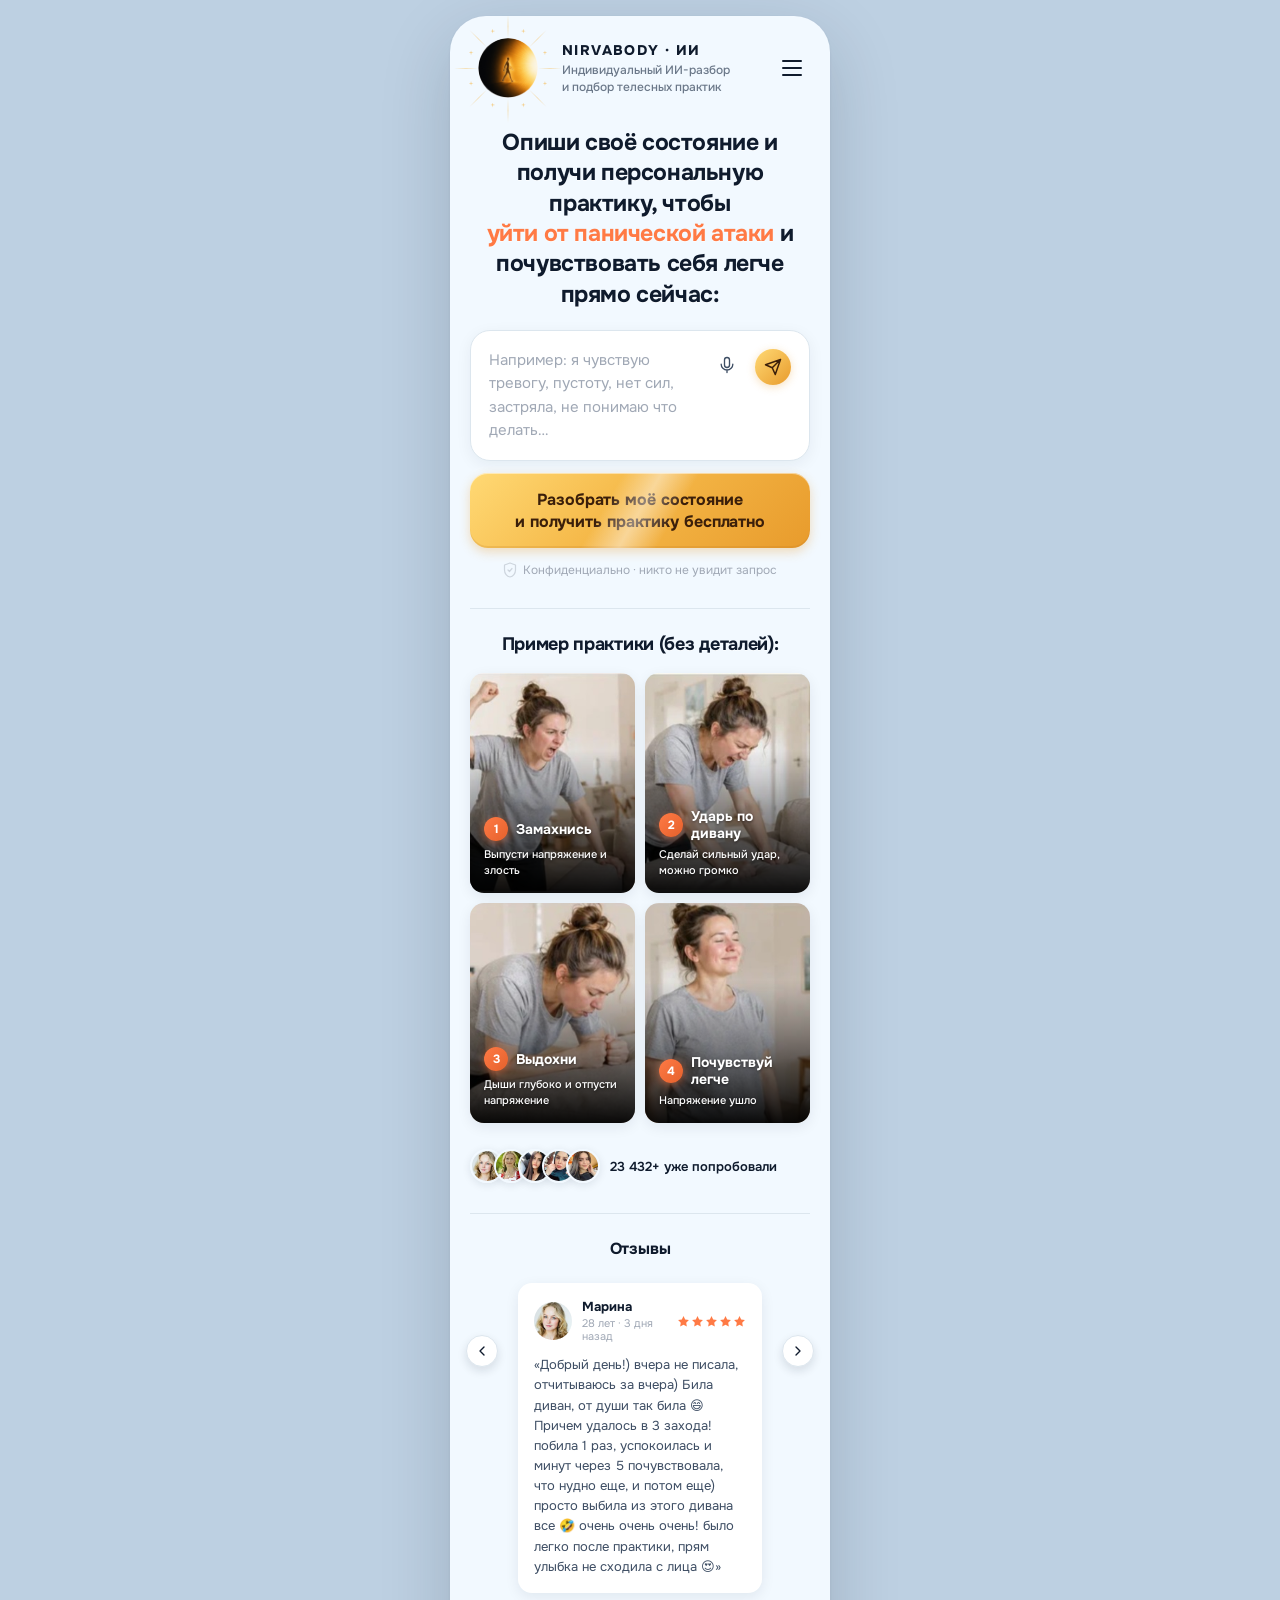
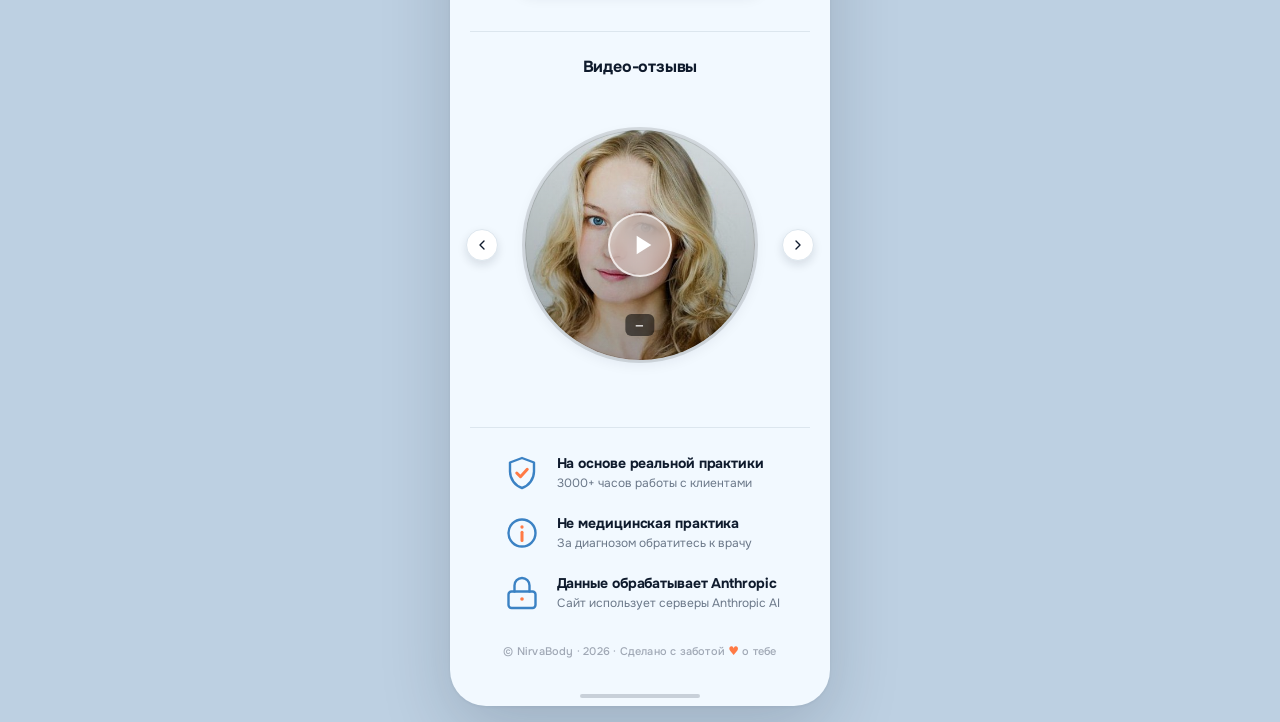
==== index.html @ cbfe4cc0 "fix prompt, image" ====
<!DOCTYPE html>
<html lang="ru">
<head>
<meta charset="UTF-8">
<meta name="viewport" content="width=device-width, initial-scale=1.0, maximum-scale=1.0">
<title>NirvaBody — Индивидуальный ИИ-разбор и подбор телесных практик</title>
<link href="https://fonts.googleapis.com/css2?family=Onest:wght@400;500;600;700;800&display=swap" rel="stylesheet">
<link rel="stylesheet" href="css/style.css">
<!-- Yandex.Metrika counter -->
<script type="text/javascript">
    (function(m,e,t,r,i,k,a){
        m[i]=m[i]||function(){(m[i].a=m[i].a||[]).push(arguments)};
        m[i].l=1*new Date();
        for (var j = 0; j < document.scripts.length; j++) {if (document.scripts[j].src === r) { return; }}
        k=e.createElement(t),a=e.getElementsByTagName(t)[0],k.async=1,k.src=r,a.parentNode.insertBefore(k,a)
    })(window, document,'script','https://mc.yandex.ru/metrika/tag.js?id=108984990', 'ym');

    ym(108984990, 'init', {ssr:true, webvisor:true, clickmap:true, ecommerce:"dataLayer", referrer: document.referrer, url: location.href, accurateTrackBounce:true, trackLinks:true});
</script>
<noscript><div><img src="https://mc.yandex.ru/watch/108984990" style="position:absolute; left:-9999px;" alt="" /></div></noscript>
<!-- /Yandex.Metrika counter -->
</head>
<body>

<div class="phone">

<div class="page">

<div class="padded">

  <div class="brand">
    <div class="logo-orb" id="logoOrb">
      <span class="logo-orb__rays">
        <span class="logo-orb__ray" style="transform:rotate(0deg) translate(30px,0)"></span>
        <span class="logo-orb__ray" style="transform:rotate(45deg) translate(30px,0)"></span>
        <span class="logo-orb__ray" style="transform:rotate(90deg) translate(30px,0)"></span>
        <span class="logo-orb__ray" style="transform:rotate(135deg) translate(30px,0)"></span>
        <span class="logo-orb__ray" style="transform:rotate(180deg) translate(30px,0)"></span>
        <span class="logo-orb__ray" style="transform:rotate(225deg) translate(30px,0)"></span>
        <span class="logo-orb__ray" style="transform:rotate(270deg) translate(30px,0)"></span>
        <span class="logo-orb__ray" style="transform:rotate(315deg) translate(30px,0)"></span>
      </span>
      <span class="logo-orb__stars">
        <span class="logo-orb__star" style="transform:rotate(22.5deg) translate(40px) rotate(-22.5deg);animation-delay:0.00s;animation-duration:2.4s"></span>
        <span class="logo-orb__star" style="transform:rotate(67.5deg) translate(40px) rotate(-67.5deg);animation-delay:-0.35s;animation-duration:2.75s"></span>
        <span class="logo-orb__star" style="transform:rotate(112.5deg) translate(40px) rotate(-112.5deg);animation-delay:-0.70s;animation-duration:3.1s"></span>
        <span class="logo-orb__star" style="transform:rotate(157.5deg) translate(40px) rotate(-157.5deg);animation-delay:-1.05s;animation-duration:3.45s"></span>
        <span class="logo-orb__star" style="transform:rotate(202.5deg) translate(40px) rotate(-202.5deg);animation-delay:-1.40s;animation-duration:2.4s"></span>
        <span class="logo-orb__star" style="transform:rotate(247.5deg) translate(40px) rotate(-247.5deg);animation-delay:-1.75s;animation-duration:2.75s"></span>
        <span class="logo-orb__star" style="transform:rotate(292.5deg) translate(40px) rotate(-292.5deg);animation-delay:-2.10s;animation-duration:3.1s"></span>
        <span class="logo-orb__star" style="transform:rotate(337.5deg) translate(40px) rotate(-337.5deg);animation-delay:-2.45s;animation-duration:3.45s"></span>
      </span>
      <img class="logo-orb__image logo-orb__image--idle" src="images/img01.png" alt="NirvaBody" />
      <img class="logo-orb__image logo-orb__image--walking" src="images/img02.png" alt="" aria-hidden="true" />
      <img class="logo-orb__image logo-orb__image--walking" src="images/img03.png" alt="" aria-hidden="true" />
    </div>
    <div class="brand-text">
      <span class="brand-name">NIRVABODY · ИИ</span>
      <span class="brand-desc">Индивидуальный ИИ-разбор<br/>и подбор телесных практик</span>
    </div>
    <button id="menuToggle" class="menu-toggle" aria-label="Меню">
      <span></span><span></span><span></span>
    </button>
  </div>

</div>

<div class="padded" id="heroSection">

  <p class="lead">Опиши своё состояние и получи персональную практику, чтобы <span class="lead-accent">уйти от панической атаки</span> и почувствовать себя легче прямо сейчас:</p>

  <div class="input-box">
    <textarea id="userText" class="input-textarea" rows="4" placeholder="Например: я чувствую тревогу, пустоту, нет сил, застряла, не понимаю что делать…"></textarea>
    <div id="micBtn" class="input-mic" title="Голосовой ввод">
      <svg width="20" height="20" viewBox="0 0 24 24" fill="none">
        <rect x="9" y="3" width="6" height="12" rx="3" stroke="currentColor" stroke-width="1.6" fill="none"/>
        <path d="M5 11a7 7 0 0014 0M12 18v3" stroke="currentColor" stroke-width="1.6" stroke-linecap="round" fill="none"/>
      </svg>
    </div>
    <button id="heroSend" class="chat-send-btn" aria-label="Отправить">
      <svg width="18" height="18" viewBox="0 0 24 24" fill="none">
        <path d="M22 2L11 13M22 2L15 22L11 13M11 13L2 9L22 2" stroke="currentColor" stroke-width="2" stroke-linecap="round" stroke-linejoin="round"/>
      </svg>
    </button>
  </div>

  <div id="ctaMain" class="cta-btn">Разобрать моё состояние<br/>и получить практику бесплатно</div>

  <div class="helper">
    <div class="helper-line">
      <svg width="14" height="16" viewBox="0 0 14 16" fill="none">
        <path d="M7 1L1.5 3v5c0 3.5 2.4 6.5 5.5 7 3.1-.5 5.5-3.5 5.5-7V3L7 1z" stroke="#B0B8C2" stroke-width="1.2" fill="none" stroke-linejoin="round"/>
        <path d="M5 8l1.5 1.5L9 6.5" stroke="#B0B8C2" stroke-width="1.2" stroke-linecap="round" stroke-linejoin="round"/>
      </svg>
      <span>Конфиденциально · никто не увидит запрос</span>
    </div>
  </div>
</div>

<div class="div"></div>

<div class="padded">
  <div class="prac-title">Пример практики (без деталей):</div>

  <div class="steps">
    <div class="step" style="background-image:url(images/img04.jpg)">
      <div class="step-b">
        <div class="step-head"><span class="step-sn">1</span><span class="step-sl">Замахнись</span></div>
        <p class="step-sd">Выпусти напряжение и злость</p>
      </div>
    </div>
    <div class="step" style="background-image:url(images/img05.jpg)">
      <div class="step-b">
        <div class="step-head"><span class="step-sn">2</span><span class="step-sl">Ударь по дивану</span></div>
        <p class="step-sd">Сделай сильный удар, можно громко</p>
      </div>
    </div>
    <div class="step" style="background-image:url(images/img06.jpg)">
      <div class="step-b">
        <div class="step-head"><span class="step-sn">3</span><span class="step-sl">Выдохни</span></div>
        <p class="step-sd">Дыши глубоко и отпусти напряжение</p>
      </div>
    </div>
    <div class="step" style="background-image:url(images/img07.jpg)">
      <div class="step-b">
        <div class="step-head"><span class="step-sn">4</span><span class="step-sl">Почувствуй легче</span></div>
        <p class="step-sd">Напряжение ушло</p>
      </div>
    </div>
  </div>

  <div class="social">
    <div class="avs">
      <img src="images/img08.jpg" alt="" />
      <img src="images/img09.jpg" alt="" />
      <img src="images/img10.jpg" alt="" />
      <img src="images/img11.jpg" alt="" />
      <img src="images/img12.jpg" alt="" />
    </div>
    <span class="social-n" id="socialCount">23 432+ уже попробовали</span>
  </div>
</div>

<div class="div"></div>

<div class="padded">
  <div class="section-title">Отзывы</div>
</div>

<div class="rv-wrapper">
  <button class="arrow-btn left" id="rvPrev">
    <svg width="16" height="16" viewBox="0 0 24 24" fill="none"><path d="M15 6l-6 6 6 6" stroke="currentColor" stroke-width="2" stroke-linecap="round" stroke-linejoin="round"/></svg>
  </button>
  <div class="rv-track">
    <div class="rv-slides" id="rvSlides">
<div class="rv-slide">
  <div class="rv-card">
    <div class="rv-h">
      <img class="rv-a" src="images/img13.jpg" alt="Марина" />
      <div>
        <div class="rv-nm">Марина</div>
        <div class="rv-m">28 лет · 3 дня назад</div>
      </div>
      <div class="rv-stars">
        <svg width="13" height="13" viewBox="0 0 24 24" fill="#FF7A45"><path d="M12 2l3.09 6.26L22 9.27l-5 4.87 1.18 6.88L12 17.77l-6.18 3.25L7 14.14 2 9.27l6.91-1.01L12 2z"/></svg>
        <svg width="13" height="13" viewBox="0 0 24 24" fill="#FF7A45"><path d="M12 2l3.09 6.26L22 9.27l-5 4.87 1.18 6.88L12 17.77l-6.18 3.25L7 14.14 2 9.27l6.91-1.01L12 2z"/></svg>
        <svg width="13" height="13" viewBox="0 0 24 24" fill="#FF7A45"><path d="M12 2l3.09 6.26L22 9.27l-5 4.87 1.18 6.88L12 17.77l-6.18 3.25L7 14.14 2 9.27l6.91-1.01L12 2z"/></svg>
        <svg width="13" height="13" viewBox="0 0 24 24" fill="#FF7A45"><path d="M12 2l3.09 6.26L22 9.27l-5 4.87 1.18 6.88L12 17.77l-6.18 3.25L7 14.14 2 9.27l6.91-1.01L12 2z"/></svg>
        <svg width="13" height="13" viewBox="0 0 24 24" fill="#FF7A45"><path d="M12 2l3.09 6.26L22 9.27l-5 4.87 1.18 6.88L12 17.77l-6.18 3.25L7 14.14 2 9.27l6.91-1.01L12 2z"/></svg>
      </div>
    </div>
    <p class="rv-t">«Добрый день!) вчера не писала, отчитываюсь за вчера) Била диван, от души так била 😄 Причем удалось в 3 захода! побила 1 раз, успокоилась и минут через 5 почувствовала, что нудно еще, и потом еще) просто выбила из этого дивана все 🤣 очень очень очень! было легко после практики, прям улыбка не сходила с лица 😍»</p>
  </div>
</div>
<div class="rv-slide">
  <div class="rv-card">
    <div class="rv-h">
      <img class="rv-a" src="images/img14.jpg" alt="Анна" />
      <div>
        <div class="rv-nm">Анна</div>
        <div class="rv-m">34 года · вчера</div>
      </div>
      <div class="rv-stars">
        <svg width="13" height="13" viewBox="0 0 24 24" fill="#FF7A45"><path d="M12 2l3.09 6.26L22 9.27l-5 4.87 1.18 6.88L12 17.77l-6.18 3.25L7 14.14 2 9.27l6.91-1.01L12 2z"/></svg>
        <svg width="13" height="13" viewBox="0 0 24 24" fill="#FF7A45"><path d="M12 2l3.09 6.26L22 9.27l-5 4.87 1.18 6.88L12 17.77l-6.18 3.25L7 14.14 2 9.27l6.91-1.01L12 2z"/></svg>
        <svg width="13" height="13" viewBox="0 0 24 24" fill="#FF7A45"><path d="M12 2l3.09 6.26L22 9.27l-5 4.87 1.18 6.88L12 17.77l-6.18 3.25L7 14.14 2 9.27l6.91-1.01L12 2z"/></svg>
        <svg width="13" height="13" viewBox="0 0 24 24" fill="#FF7A45"><path d="M12 2l3.09 6.26L22 9.27l-5 4.87 1.18 6.88L12 17.77l-6.18 3.25L7 14.14 2 9.27l6.91-1.01L12 2z"/></svg>
        <svg width="13" height="13" viewBox="0 0 24 24" fill="#FF7A45"><path d="M12 2l3.09 6.26L22 9.27l-5 4.87 1.18 6.88L12 17.77l-6.18 3.25L7 14.14 2 9.27l6.91-1.01L12 2z"/></svg>
      </div>
    </div>
    <p class="rv-t">«Лежала ночью и не могла уснуть, мысли крутились по кругу 😔 Сделала практику — выдохнула впервые за неделю реально. Прям тело отпустило. Сразу провалилась в сон, утром встала с другим настроением 🙏»</p>
  </div>
</div>
    </div>
  </div>
  <button class="arrow-btn right" id="rvNext">
    <svg width="16" height="16" viewBox="0 0 24 24" fill="none"><path d="M9 6l6 6-6 6" stroke="currentColor" stroke-width="2" stroke-linecap="round" stroke-linejoin="round"/></svg>
  </button>
</div>

<div class="div"></div>

<div class="padded">
  <div class="section-title">Видео-отзывы</div>
</div>

<div class="vid-wrapper">
  <button class="arrow-btn left" id="vidPrev">
    <svg width="16" height="16" viewBox="0 0 24 24" fill="none"><path d="M15 6l-6 6 6 6" stroke="currentColor" stroke-width="2" stroke-linecap="round" stroke-linejoin="round"/></svg>
  </button>
  <div class="vid-track">
    <div class="vid-slides" id="vidSlides">
<div class="vid-slide">
  <div class="vid-circle-wrap">
    <svg class="vid-ring" viewBox="0 0 240 240" xmlns="http://www.w3.org/2000/svg">
      <circle class="vid-ring__bg"   cx="120" cy="120" r="116"/>
      <circle class="vid-ring__prog" cx="120" cy="120" r="116"/>
    </svg>
    <div class="vid-circle-big">
      <video class="vid-video" src="videos/WhatsApp1.mp4" poster="images/img15.jpg" playsinline preload="metadata"></video>
      <div class="vid-play-big">
        <svg width="32" height="32" viewBox="0 0 24 24" fill="white"><path d="M8 5v14l11-7z"/></svg>
      </div>
      <div class="vid-dur-big">—</div>
    </div>
  </div>
</div>
<div class="vid-slide">
  <div class="vid-circle-wrap">
    <svg class="vid-ring" viewBox="0 0 240 240" xmlns="http://www.w3.org/2000/svg">
      <circle class="vid-ring__bg"   cx="120" cy="120" r="116"/>
      <circle class="vid-ring__prog" cx="120" cy="120" r="116"/>
    </svg>
    <div class="vid-circle-big">
      <video class="vid-video" src="videos/WhatsApp2.mp4" poster="images/img16.jpg" playsinline preload="metadata"></video>
      <div class="vid-play-big">
        <svg width="32" height="32" viewBox="0 0 24 24" fill="white"><path d="M8 5v14l11-7z"/></svg>
      </div>
      <div class="vid-dur-big">—</div>
    </div>
  </div>
</div>
    </div>
  </div>
  <button class="arrow-btn right" id="vidNext">
    <svg width="16" height="16" viewBox="0 0 24 24" fill="none"><path d="M9 6l6 6-6 6" stroke="currentColor" stroke-width="2" stroke-linecap="round" stroke-linejoin="round"/></svg>
  </button>
</div>

<div class="padded" id="chatSection" style="display:none">
  <div class="div" style="margin:20px 0 24px"></div>
  <p class="section-title">Ваш персональный разбор</p>
  <div id="chatMessages" class="chat-messages"></div>
  <div class="input-box chat-input-box" id="chatInputBox">
    <textarea id="chatInput" class="input-textarea" rows="2" placeholder="Напишите ответ…"></textarea>
    <div id="chatMicBtn" class="input-mic" title="Голосовой ввод">
      <svg width="20" height="20" viewBox="0 0 24 24" fill="none">
        <rect x="9" y="3" width="6" height="12" rx="3" stroke="currentColor" stroke-width="1.6" fill="none"/>
        <path d="M5 11a7 7 0 0014 0M12 18v3" stroke="currentColor" stroke-width="1.6" stroke-linecap="round" fill="none"/>
      </svg>
    </div>
    <button id="chatSend" class="chat-send-btn" aria-label="Отправить">
      <svg width="18" height="18" viewBox="0 0 24 24" fill="none">
        <path d="M22 2L11 13M22 2L15 22L11 13M11 13L2 9L22 2" stroke="currentColor" stroke-width="2" stroke-linecap="round" stroke-linejoin="round"/>
      </svg>
    </button>
  </div>
</div>

<!-- Wolf image shown at end of chat -->
<div id="wolfSection" class="padded" style="display:none">
  <img src="images/volk.jpg" alt="" style="width:100%;border-radius:16px;display:block">
</div>

<!-- Registration section (shown after chat trigger) -->
<div id="regSection" class="padded" style="display:none">
  <div class="div" style="margin:20px 0 24px"></div>
  <img src="images/practik.png" alt="" style="width:100%;border-radius:16px;display:block;margin-bottom:16px">
  <div class="reg-card">
    <p class="reg-title">Мы подобрали для Вас практику «№11»</p>
    <p class="reg-subtitle">Она ждёт Вас в личном кабинете. Введите Ваш email, чтобы получить бесплатный доступ.</p>
    <div id="regError" class="auth-error"></div>
    <input type="email" id="regEmail" class="auth-input" placeholder="Ваш email" autocomplete="email">
    <input type="password" id="regPass" class="auth-input" placeholder="Придумайте пароль (мин. 6 символов)" autocomplete="new-password">
    <label class="reg-checkbox">
      <input type="checkbox" id="regCheck1">
      <span>Я принимаю <a href="https://analyze.inter-removals.com/en/articles/10222767-terms-and-conditions" target="_blank" rel="noopener">условия использования</a></span>
    </label>
    <label class="reg-checkbox">
      <input type="checkbox" id="regCheck2">
      <span>Я соглашаюсь на <a href="https://analyze.inter-removals.com/en/articles/10689565-uxcam-data-processing-agreement" target="_blank" rel="noopener">обработку персональных данных</a></span>
    </label>
    <button id="regSubmit" class="cta-btn">Получить практику</button>
  </div>
</div>

<!-- Verification section (email code) -->
<div id="verifySection" class="padded" style="display:none">
  <div class="div" style="margin:20px 0 24px"></div>
  <div class="reg-card">
    <p class="reg-title">Проверьте почту</p>
    <p class="reg-subtitle">Введите 6-значный код из письма</p>
    <div id="verifyError" class="auth-error"></div>
    <input type="text" id="verifyCode" class="auth-input code-input" placeholder="000000" maxlength="6" inputmode="numeric" autocomplete="one-time-code">
    <button id="verifySubmit" class="cta-btn">Подтвердить</button>
    <p class="reg-resend">Не пришло письмо? <span id="resendCode">Отправить снова</span></p>
  </div>
</div>

<!-- Video section (after login / verification) -->
<div id="videoSection" class="padded video-section" style="display:none">
  <div class="div" style="margin:20px 0 24px"></div>
  <p id="videoGreeting" class="section-title">Здравствуйте! Вот ваша практика:</p>
  <div class="video-wrap">
    <div class="video-placeholder" id="videoPlaceholder">
      <div class="video-placeholder__icon">
        <svg width="52" height="52" viewBox="0 0 24 24" fill="none">
          <circle cx="12" cy="12" r="10" stroke="#E89B2C" stroke-width="1.4" fill="rgba(255,122,69,.08)"/>
          <path d="M10 8l6 4-6 4V8z" fill="#E89B2C"/>
        </svg>
      </div>
      <p class="video-placeholder__text">Практика скоро появится</p>
    </div>
    <video id="practiceVideo" class="practice-video" controls playsinline preload="metadata" style="display:none">
      <source id="practiceVideoSrc" src="" type="video/mp4">
    </video>
  </div>
</div>

<div class="div"></div>

<div class="bullets">
  <div class="bullets-inner">
    <div class="bullet">
      <div class="bullet-ic">
        <svg width="36" height="36" viewBox="0 0 24 24" fill="none">
          <path d="M12 2L4 5v6c0 5 3.4 9.5 8 11 4.6-1.5 8-6 8-11V5l-8-3z" stroke="#3B82C4" stroke-width="1.6" fill="none" stroke-linejoin="round"/>
          <path d="M8.5 12l2.5 2.5L15.5 9.5" stroke="#FF7A45" stroke-width="2" stroke-linecap="round" stroke-linejoin="round"/>
        </svg>
      </div>
      <div>
        <div class="bullet-tx-1">На основе реальной практики</div>
        <div class="bullet-tx-2">3000+ часов работы с клиентами</div>
      </div>
    </div>

    <div class="bullet">
      <div class="bullet-ic">
        <svg width="36" height="36" viewBox="0 0 24 24" fill="none">
          <circle cx="12" cy="12" r="9" stroke="#3B82C4" stroke-width="1.6" fill="none"/>
          <circle cx="12" cy="8" r="1.1" fill="#FF7A45"/>
          <path d="M12 11.5v5.5" stroke="#FF7A45" stroke-width="2" stroke-linecap="round"/>
        </svg>
      </div>
      <div>
        <div class="bullet-tx-1">Не медицинская практика</div>
        <div class="bullet-tx-2">За диагнозом обратитесь к врачу</div>
      </div>
    </div>

    <div class="bullet">
      <div class="bullet-ic">
        <svg width="36" height="36" viewBox="0 0 24 24" fill="none">
          <rect x="3" y="11" width="18" height="11" rx="2" stroke="#3B82C4" stroke-width="1.6" fill="none"/>
          <path d="M7 11V7a5 5 0 0110 0v4" stroke="#3B82C4" stroke-width="1.6" stroke-linecap="round" fill="none"/>
          <circle cx="12" cy="16" r="1.2" fill="#FF7A45"/>
        </svg>
      </div>
      <div>
        <div class="bullet-tx-1">Данные обрабатывает Anthropic</div>
        <div class="bullet-tx-2">Сайт использует серверы Anthropic AI</div>
      </div>
    </div>
  </div>
</div>

<p class="footer-note">© NirvaBody · 2026 · Сделано с заботой <span class="heart">♥</span> о тебе</p>

</div>

<div class="navh"><div></div></div>

<!-- Side menu -->
<div id="sideMenuOverlay" class="side-menu-overlay"></div>
<div id="sideMenu" class="side-menu">
  <button id="sideMenuClose" class="side-menu__close" aria-label="Закрыть">
    <svg width="18" height="18" viewBox="0 0 24 24" fill="none">
      <path d="M18 6L6 18M6 6l12 12" stroke="currentColor" stroke-width="2" stroke-linecap="round"/>
    </svg>
  </button>

  <!-- Shown when NOT logged in -->
  <div id="menuLoginArea" class="side-menu__login">
    <p class="side-menu__login-title">Войти в аккаунт</p>
    <div id="menuLoginError" class="auth-error"></div>

    <!-- Step: email + password -->
    <div id="menuStepLogin">
      <input type="email" id="menuEmail" class="auth-input" placeholder="Email" autocomplete="email">
      <input type="password" id="menuPass" class="auth-input" placeholder="Пароль" autocomplete="current-password">
      <button id="menuLoginBtn" class="cta-btn menu-login-btn">Войти</button>
      <p class="reg-resend"><span id="menuForgotLink">Забыл пароль</span></p>
    </div>

    <!-- Step: forgot — send code -->
    <div id="menuStepForgot" style="display:none">
      <p class="reg-subtitle" style="margin-bottom:10px">Введите email — пришлём код для сброса пароля</p>
      <input type="email" id="menuForgotEmail" class="auth-input" placeholder="Email" autocomplete="email">
      <button id="menuForgotSendBtn" class="cta-btn menu-login-btn">Отправить код</button>
      <p class="reg-resend"><span id="menuBackToLogin">← Назад</span></p>
    </div>

    <!-- Step: forgot — enter code + new password -->
    <div id="menuStepReset" style="display:none">
      <p class="reg-subtitle" style="margin-bottom:10px">Введите код из письма и новый пароль</p>
      <input type="text" id="menuResetCode" class="auth-input code-input" placeholder="000000" maxlength="6" inputmode="numeric" autocomplete="one-time-code">
      <input type="password" id="menuResetPass" class="auth-input" placeholder="Новый пароль (мин. 6 символов)" autocomplete="new-password">
      <button id="menuResetBtn" class="cta-btn menu-login-btn">Сохранить пароль</button>
    </div>
  </div>

  <!-- Shown when logged in -->
  <div id="menuAuthedArea" style="display:none">
    <div class="side-menu__user">
      <div class="side-menu__avatar">
        <svg width="28" height="28" viewBox="0 0 24 24" fill="none">
          <circle cx="12" cy="8" r="4" stroke="currentColor" stroke-width="1.6" fill="none"/>
          <path d="M4 20c0-4 3.6-7 8-7s8 3 8 7" stroke="currentColor" stroke-width="1.6" stroke-linecap="round" fill="none"/>
        </svg>
      </div>
      <div id="menuUserName" class="side-menu__name">—</div>
      <div class="side-menu__plan">
        <svg width="12" height="12" viewBox="0 0 24 24" fill="none"><path d="M12 2l2.4 7.4H22l-6.2 4.5 2.4 7.4L12 17l-6.2 4.3 2.4-7.4L2 9.4h7.6z" fill="#FFB800"/></svg>
        Стартовый · бесплатный
      </div>
    </div>
  </div>

  <div class="side-menu__divider"></div>

  <div class="side-menu__section">
    <div class="side-menu__label">Язык</div>
    <div class="side-menu__lang">
      <button class="lang-btn lang-btn--active" data-lang="ru">🇷🇺 Русский</button>
      <button class="lang-btn" data-lang="en">🇬🇧 English</button>
    </div>
  </div>

  <div class="side-menu__divider"></div>

  <button id="menuLogoutBtn" class="side-menu__logout" style="display:none">
    <svg width="16" height="16" viewBox="0 0 24 24" fill="none">
      <path d="M9 21H5a2 2 0 01-2-2V5a2 2 0 012-2h4M16 17l5-5-5-5M21 12H9" stroke="currentColor" stroke-width="1.8" stroke-linecap="round" stroke-linejoin="round"/>
    </svg>
    Выйти
  </button>
</div>

</div>
<script src="js/main.js"></script>
</body>
</html>
---- css/style.css ----
*{margin:0;padding:0;box-sizing:border-box}
:root{
  --bg:#f2f9ff;
  --bg-soft:#F8FBFD;
  --cta:#FF7A45;
  --cta-d:#E5612C;
  --t1:#0F1B2D;
  --t2:#3D4D63;
  --t3:#6B7889;
  --t4:#A0A8B5;
  --bd:#DCE6EE;
  --card:#FFFFFF;
}
html{-webkit-text-size-adjust:100%}
body{font-family:'Onest',system-ui,sans-serif;background:#BDD0E2;min-height:100vh;display:flex;justify-content:center;padding:16px 0;color:var(--t1)}

.phone{
  width:380px;max-width:100%;
  background:var(--bg);
  border-radius:36px;overflow:hidden;
  box-shadow:0 24px 70px rgba(15,27,45,.18),0 1px 3px rgba(15,27,45,.06);
  position:relative
}
/* Solid background — no gradient stains */

.sbar{position:relative;z-index:2;display:flex;justify-content:space-between;align-items:center;padding:14px 28px 6px;font-size:12px;font-weight:700;color:var(--t1)}
.sbar-r{display:flex;gap:5px;align-items:center}

.page{padding:8px 0 20px;position:relative;z-index:1}
.padded{padding:0 20px}

/* ============ BRAND with new logo image ============ */
.brand{display:flex;align-items:center;gap:24px;margin:14px 0 30px;padding-left:8px}




.brand-text{display:flex;flex-direction:column;gap:3px}
.brand-name{font-size:14px;font-weight:800;color:var(--t1);letter-spacing:1.4px;text-shadow:0 1px 0 rgba(255,255,255,.6)}
.brand-desc{font-size:12px;color:var(--t3);font-weight:500;line-height:1.35}

/* ============ HEADLINE ============ */
.lead{font-size:23px;font-weight:700;color:var(--t1);line-height:1.32;margin-bottom:20px;letter-spacing:-.4px;text-shadow:0 1px 0 rgba(255,255,255,.7);text-align:center}
.lead-accent{color:var(--cta);position:relative;white-space:nowrap;display:inline-block}
@media (max-width:400px){.lead-accent{white-space:normal;display:inline}}

/* ============ INPUT ============ */
.input-box{background:#fff;border:1.5px solid var(--bd);border-radius:20px;padding:18px;margin-bottom:12px;box-shadow:0 4px 16px rgba(15,27,45,.06),0 1px 0 rgba(255,255,255,.6) inset;transition:border-color .25s,box-shadow .25s;display:flex;align-items:flex-start;gap:10px}
.input-box:focus-within{border-color:rgba(255,122,69,.45);box-shadow:0 0 0 2px rgba(255,122,69,.07)}
.input-textarea{flex:1;border:none;outline:none;resize:none;font-family:inherit;font-size:15px;line-height:1.55;color:var(--t1);min-height:90px;background:transparent;width:100%}
.input-textarea::placeholder{color:var(--t4);font-size:15px}
.input-mic{width:36px;height:36px;border-radius:50%;display:flex;align-items:center;justify-content:center;flex-shrink:0;cursor:pointer;color:var(--t2);transition:background .2s,color .2s;margin-top:-2px;position:relative}
.input-mic:hover{background:rgba(15,27,45,.05)}

.cta-btn{background:linear-gradient(135deg,#FFD974 0%,#F5B848 45%,#E89B2C 100%);color:#3B1F0A;text-align:center;padding:16px 18px;border-radius:18px;font-size:16px;font-weight:700;cursor:pointer;letter-spacing:-.1px;line-height:1.35;border:none;outline:none;box-shadow:0 4px 11px rgba(232,155,44,.32),inset 0 1px 0 rgba(255,255,255,.5),inset 0 -2px 0 rgba(180,110,30,.18);transition:transform .25s cubic-bezier(.34,1.56,.64,1),box-shadow .25s,background .25s;position:relative;overflow:hidden;margin-bottom:14px}
.cta-btn::after{content:"";position:absolute;inset:0;background:linear-gradient(120deg,transparent 40%,rgba(255,255,255,.45) 50%,transparent 60%);animation:shim 4s infinite}
.cta-btn:hover{transform:translateY(-2px) scale(1.015);box-shadow:0 7px 16px rgba(232,155,44,.42),inset 0 1px 0 rgba(255,255,255,.55),inset 0 -2px 0 rgba(180,110,30,.22);background:linear-gradient(135deg,#FFE095 0%,#F8C25E 45%,#EDA73B 100%)}
.cta-btn:hover::after{animation:shim 1.5s infinite}
@keyframes shim{0%{transform:translateX(-150%)}100%{transform:translateX(150%)}}
.cta-btn:active{transform:translateY(0) scale(.98)}

.helper{display:flex;flex-direction:column;gap:6px;text-align:center}
.helper-line{display:flex;align-items:center;justify-content:center;gap:6px;font-size:12px;color:var(--t4);font-weight:400}
.helper-line svg{flex-shrink:0;opacity:.55}

.div{height:1px;background:var(--bd);margin:30px 20px 24px}

/* ============ PRACTICE — image fills entire card ============ */
.prac-title{font-size:18px;font-weight:700;color:var(--t1);text-align:center;margin-bottom:18px;letter-spacing:-.3px;text-shadow:0 1px 0 rgba(255,255,255,.6)}

.steps{display:grid;grid-template-columns:repeat(2,1fr);gap:10px}

/* Card has full image bg + text overlay at bottom */
.step{
  background-size:cover;
  background-position:center top;
  background-repeat:no-repeat;
  border-radius:14px;
  overflow:hidden;
  box-shadow:0 4px 14px rgba(15,27,45,.08);
  transition:transform .2s,box-shadow .2s;
  position:relative;
  /* Make card tall enough — image fills it */
  aspect-ratio:3/4;
  display:flex;flex-direction:column;justify-content:flex-end
}
.step:hover{transform:translateY(-2px);box-shadow:0 8px 22px rgba(15,27,45,.12)}

/* Gradient overlay at bottom for text readability */
.step::before{
  content:"";position:absolute;inset:0;
  background:linear-gradient(180deg,transparent 35%,rgba(0,0,0,.35) 60%,rgba(0,0,0,.95) 100%);
  z-index:1
}

.step-b{
  position:relative;z-index:2;
  padding:14px;
  color:#fff
}
.step-head{display:flex;align-items:center;gap:8px;margin-bottom:6px}
.step-sn{
  width:24px;height:24px;border-radius:50%;
  background:linear-gradient(135deg,var(--cta),var(--cta-d));
  color:#fff;font-size:12px;font-weight:700;
  display:inline-flex;align-items:center;justify-content:center;
  flex-shrink:0;
  box-shadow:0 2px 8px rgba(255,122,69,.5)
}
.step-sl{
  font-size:14px;font-weight:700;color:#fff;line-height:1.2;
  text-shadow:0 1px 3px rgba(0,0,0,.5)
}
.step-sd{
  font-size:11px;color:#fff;line-height:1.45;
  text-shadow:0 1px 3px rgba(0,0,0,.7);
  margin-top:4px;
  font-weight:500
}

/* ============ SOCIAL ============ */
.social{display:flex;align-items:center;gap:10px;margin-top:26px;margin-bottom:18px}
.avs{display:flex}
.avs img{width:34px;height:34px;border-radius:50%;border:2.5px solid var(--bg);object-fit:cover;box-shadow:0 2px 8px rgba(15,27,45,.1);transition:transform .25s cubic-bezier(.34,1.56,.64,1),z-index 0s .25s}
.avs img+img{margin-left:-10px}
.avs img:hover{transform:translateY(-4px) scale(1.15);z-index:5;transition:transform .25s cubic-bezier(.34,1.56,.64,1),z-index 0s}
.social-n{font-size:13px;color:var(--t1);font-weight:600;transition:transform .3s}
.social-n.bump{animation:countBump .5s ease}
@keyframes countBump{0%{transform:scale(1)}50%{transform:scale(1.08);color:var(--cta)}100%{transform:scale(1);color:var(--t1)}}

/* ============ TEXT REVIEWS ============ */
.section-title{font-size:16px;font-weight:700;color:var(--t1);text-align:center;margin-bottom:16px;letter-spacing:-.2px;text-shadow:0 1px 0 rgba(255,255,255,.6)}

.rv-wrapper{position:relative;padding:8px 64px;display:flex;align-items:center}
.rv-track{flex:1;position:relative}
.rv-slides{position:relative}
.rv-slide{width:100%;padding:0 4px;position:absolute;top:0;left:0;right:0;opacity:0;pointer-events:none;transition:opacity .3s ease}
.rv-slide.active{position:relative;opacity:1;pointer-events:auto}

.rv-card{background:var(--card);border-radius:14px;padding:16px;box-shadow:0 4px 14px rgba(15,27,45,.08);transition:transform .2s,box-shadow .2s}
.rv-card:hover{transform:translateY(-2px);box-shadow:0 8px 22px rgba(15,27,45,.12)}
.rv-h{display:flex;align-items:center;gap:10px;margin-bottom:12px;position:relative}
.rv-a{width:38px;height:38px;border-radius:50%;object-fit:cover;flex-shrink:0}
.rv-nm{font-size:13px;font-weight:700;color:var(--t1);line-height:1.2}
.rv-m{font-size:11px;color:var(--t4);margin-top:2px;line-height:1.2}
.rv-stars{margin-left:auto;display:flex;gap:1px;flex-shrink:0}
.rv-t{font-size:13px;line-height:1.55;color:var(--t2)}

.arrow-btn{position:absolute;width:32px;height:32px;border-radius:50%;background:#fff;border:1px solid var(--bd);display:flex;align-items:center;justify-content:center;cursor:pointer;z-index:10;box-shadow:0 4px 10px rgba(15,27,45,.12);transition:transform .15s,background .15s}
.arrow-btn:hover{background:var(--bg-soft);transform:scale(1.05)}
.arrow-btn:active{transform:scale(.95)}
.arrow-btn.left{left:16px}
.arrow-btn.right{right:16px}
.rv-wrapper .arrow-btn{top:60px}
.vid-wrapper .arrow-btn{top:50%;transform:translateY(-50%)}
.vid-wrapper .arrow-btn:hover{transform:translateY(-50%) scale(1.05)}
.vid-wrapper .arrow-btn:active{transform:translateY(-50%) scale(.95)}
.arrow-btn svg{color:var(--t1)}

/* ============ VIDEO ============ */
.vid-wrapper{position:relative;padding:24px 64px;display:flex;align-items:center}
.vid-track{flex:1;position:relative}
.vid-slides{position:relative}
.vid-slide{width:100%;display:flex;justify-content:center;padding:8px 4px;position:absolute;top:0;left:0;right:0;opacity:0;pointer-events:none;transition:opacity .3s ease}
.vid-slide.active{position:relative;opacity:1;pointer-events:auto}

.vid-circle-wrap{position:relative;width:240px;height:240px;display:flex;align-items:center;justify-content:center}

/* progress ring */
.vid-ring{position:absolute;top:0;left:0;width:240px;height:240px;z-index:3;pointer-events:none;transform:rotate(-90deg)}
.vid-ring__bg{fill:none;stroke:rgba(0,0,0,.12);stroke-width:4}
.vid-ring__prog{fill:none;stroke:#25D366;stroke-width:4;stroke-linecap:round;stroke-dasharray:729;stroke-dashoffset:729;transition:stroke-dashoffset .15s linear}

.vid-circle-big{position:relative;z-index:1;width:230px;height:230px;border-radius:50%;background-size:cover;background-position:center;cursor:pointer;box-shadow:0 4px 14px rgba(15,27,45,.08);overflow:hidden;transition:transform .2s,box-shadow .2s}
.vid-circle-big::after{content:"";position:absolute;inset:0;border-radius:50%;background:linear-gradient(180deg,rgba(0,0,0,.05) 0%,rgba(0,0,0,.32) 100%);z-index:2}
.vid-circle-big:hover{transform:translateY(-2px);box-shadow:0 8px 22px rgba(15,27,45,.12)}

/* actual video element fills the circle */
.vid-video{position:absolute;inset:0;width:100%;height:100%;object-fit:cover;z-index:1;display:block}

.vid-play-big{position:absolute;top:50%;left:50%;transform:translate(-50%,-50%);width:64px;height:64px;border-radius:50%;background:rgba(255,255,255,.3);backdrop-filter:blur(12px);border:2px solid rgba(255,255,255,.7);display:flex;align-items:center;justify-content:center;z-index:3;padding-left:4px;box-shadow:0 4px 16px rgba(0,0,0,.2);transition:opacity .2s}
.vid-dur-big{position:absolute;bottom:24px;left:50%;transform:translateX(-50%);background:rgba(0,0,0,.55);color:#fff;font-size:11px;font-weight:600;padding:4px 10px;border-radius:6px;z-index:3;letter-spacing:.3px}

.bullets{margin-top:0;display:flex;flex-direction:column;align-items:center;gap:18px}
.bullets-inner{display:flex;flex-direction:column;gap:18px}
.bullet{display:flex;align-items:center;gap:14px}
.bullet-ic{width:42px;height:42px;flex-shrink:0;display:flex;align-items:center;justify-content:center}
.bullet-tx-1{font-size:14px;font-weight:700;color:var(--t1);line-height:1.35;letter-spacing:-.1px}
.bullet-tx-2{font-size:12px;font-weight:400;color:var(--t3);margin-top:2px;line-height:1.4}

.footer-note{text-align:center;font-size:11px;color:var(--t4);margin-top:28px;line-height:1.5;font-weight:500;letter-spacing:.2px}
.footer-note .heart{color:var(--cta);font-size:12px;display:inline-block;animation:pulse 2.5s ease-in-out infinite}
@keyframes pulse{0%,100%{transform:scale(1)}50%{transform:scale(1.15)}}

.navh{display:flex;justify-content:center;padding:14px 0 8px;position:relative;z-index:2}
.navh div{width:120px;height:4px;border-radius:2px;background:rgba(15,27,45,.18)}

@keyframes fu{from{opacity:0;transform:translateY(8px)}to{opacity:1;transform:none}}
.brand,.lead,.input-box,.cta-btn,.helper{animation:fu .45s ease both}
.lead{animation-delay:.05s}.input-box{animation-delay:.1s}.cta-btn{animation-delay:.15s}.helper{animation-delay:.2s}

.logo-orb{
  --logo-size:60px;
  position:relative;
  width:60px;
  height:60px;
  min-width:60px;
  min-height:60px;
  flex:0 0 60px;
  overflow:visible;
  display:block;
  cursor:pointer;
}
.logo-orb__image{
  position:absolute;
  inset:0;
  width:100%;
  height:100%;
  display:block;
  border-radius:50%;
  z-index:3;
  animation:logoBreath 5.8s ease-in-out infinite;
  transition:opacity 380ms cubic-bezier(.22,1,.36,1),filter 450ms ease;
}
.logo-orb__image--idle{opacity:1}
.logo-orb__image--walking{opacity:0}
.logo-orb:hover .logo-orb__image--idle,
.logo-orb.is-active .logo-orb__image--idle{opacity:0}
.logo-orb:hover .logo-orb__image--walking,
.logo-orb.is-active .logo-orb__image--walking{opacity:1}
.logo-orb:hover .logo-orb__image,
.logo-orb.is-active .logo-orb__image{
  filter:brightness(1.06) saturate(1.06);
}
.logo-orb__rays,
.logo-orb__stars{
  position:absolute;
  inset:0;
  z-index:1;
  pointer-events:none;
  transform-origin:center;
  display:block;
}
.logo-orb__rays{animation:raysRotate 12s linear infinite}
.logo-orb__stars{animation:starsOrbit 20s linear infinite}
.logo-orb:hover .logo-orb__rays,.logo-orb.is-active .logo-orb__rays{animation-duration:4s}
.logo-orb:hover .logo-orb__stars,.logo-orb.is-active .logo-orb__stars{animation-duration:7s}
.logo-orb__ray{
  position:absolute;
  left:50%;
  top:50%;
  width:24px;
  height:1px;
  margin-top:-.5px;
  border-radius:999px;
  background:linear-gradient(to right,rgba(246,184,74,0),rgba(246,184,74,.65) 50%,rgba(246,184,74,0));
  filter:blur(.55px);
  opacity:.6;
  transform-origin:0 50%;
  transition:width 450ms ease,opacity 450ms ease,filter 450ms ease;
}
.logo-orb__star{
  position:absolute;
  left:50%;
  top:50%;
  width:5px;
  height:5px;
  margin:-2.5px 0 0 -2.5px;
  opacity:.75;
  animation:starTwinkle 3s ease-in-out infinite;
  transition:opacity 350ms ease;
}
.logo-orb__star::before{
  content:"";
  position:absolute;
  inset:0;
  background:rgba(246,184,74,.92);
  clip-path:polygon(50% 0%,58% 42%,100% 50%,58% 58%,50% 100%,42% 58%,0% 50%,42% 42%);
  filter:drop-shadow(0 0 4px rgba(246,184,74,.55));
}
.logo-orb:hover .logo-orb__ray,
.logo-orb.is-active .logo-orb__ray{
  width:32px;
  opacity:.85;
  filter:blur(.8px);
}
.logo-orb:hover .logo-orb__star,
.logo-orb.is-active .logo-orb__star{opacity:.95}
@keyframes logoBreath{
  0%,100%{transform:scale(1)}
  50%{transform:scale(1.015)}
}
@keyframes raysRotate{
  from{transform:rotate(0deg)}
  to{transform:rotate(360deg)}
}
@keyframes starsOrbit{
  from{transform:rotate(0deg)}
  to{transform:rotate(360deg)}
}
@keyframes starTwinkle{
  0%,100%{opacity:.45;transform:scale(.8)}
  50%{opacity:1;transform:scale(1.25)}
}
@media (prefers-reduced-motion: reduce){
  .logo-orb__image,.logo-orb__rays,.logo-orb__stars,.logo-orb__star{animation:none}
}

/* ============ MIC RECORDING STATE ============ */
.input-mic--recording{
  background:rgba(220,38,38,.1);
  color:#DC2626;
}
.input-mic--recording::before{
  content:"";
  position:absolute;
  width:36px;height:36px;
  border-radius:50%;
  background:rgba(220,38,38,.18);
  animation:mic-pulse 1.1s ease-out infinite;
}
@keyframes mic-pulse{
  0%{transform:scale(1);opacity:.9}
  100%{transform:scale(2.2);opacity:0}
}

/* ============ CHAT ============ */
.chat-messages{display:flex;flex-direction:column;gap:10px;margin-bottom:14px;min-height:40px}

.chat-msg{display:flex;max-width:88%}
.chat-msg--user{align-self:flex-end;flex-direction:row-reverse}
.chat-msg--bot{align-self:flex-start}

.chat-bubble{padding:12px 15px;font-size:14px;line-height:1.6;word-break:break-word}
.chat-msg--user .chat-bubble{
  background:linear-gradient(135deg,#FFD974 0%,#E89B2C 100%);
  color:#3B1F0A;
  border-radius:18px 18px 4px 18px;
  box-shadow:0 2px 8px rgba(232,155,44,.28)
}
.chat-msg--bot .chat-bubble{
  background:#fff;
  color:var(--t2);
  border:1px solid var(--bd);
  border-radius:18px 18px 18px 4px;
  box-shadow:0 2px 8px rgba(15,27,45,.06)
}

.chat-typing{display:flex;gap:5px;align-items:center;padding:12px 15px}
.chat-typing span{
  width:7px;height:7px;border-radius:50%;
  background:var(--t4);
  animation:chat-dot 1.2s ease-in-out infinite
}
.chat-typing span:nth-child(2){animation-delay:.2s}
.chat-typing span:nth-child(3){animation-delay:.4s}
@keyframes chat-dot{0%,60%,100%{transform:translateY(0)}30%{transform:translateY(-5px)}}

.chat-input-box{
  margin-bottom:0;align-items:flex-end;
  position:sticky;bottom:0;z-index:10;
  background:var(--bg);
  margin-left:-20px;margin-right:-20px;
  padding:8px 20px 14px;
}
.chat-send-btn{
  width:36px;height:36px;border-radius:50%;flex-shrink:0;
  border:none;cursor:pointer;
  background:linear-gradient(135deg,#FFD974 0%,#E89B2C 100%);
  color:#3B1F0A;
  display:flex;align-items:center;justify-content:center;
  box-shadow:0 2px 8px rgba(232,155,44,.3);
  transition:transform .2s,box-shadow .2s
}
.chat-send-btn:hover{transform:scale(1.07);box-shadow:0 4px 12px rgba(232,155,44,.42)}
.chat-send-btn:active{transform:scale(.95)}
.chat-send-btn:disabled{opacity:.45;cursor:default;transform:none}

/* ============ AUTH MODAL ============ */
.auth-modal{
  position:fixed;inset:0;z-index:1000;
  background:rgba(10,20,35,.55);
  backdrop-filter:blur(10px);
  display:flex;align-items:center;justify-content:center;
  padding:20px;
  animation:fu .3s ease
}
.auth-modal.hidden{display:none}

.auth-card{
  background:var(--bg);
  border-radius:28px;
  padding:32px 24px 28px;
  width:340px;max-width:100%;
  box-shadow:0 24px 70px rgba(15,27,45,.28);
  display:flex;flex-direction:column;gap:14px
}

.auth-logo{
  font-size:15px;font-weight:800;
  letter-spacing:1.2px;color:var(--t1);
  text-align:center
}
.auth-sub{
  font-size:13px;color:var(--t3);
  text-align:center;margin-top:-6px;
  font-weight:400;line-height:1.4
}

.auth-error{
  font-size:13px;color:#DC2626;
  text-align:center;min-height:18px;
  font-weight:500
}

.auth-input{
  width:100%;padding:14px 16px;
  border:1.5px solid var(--bd);
  border-radius:14px;
  font-family:inherit;font-size:15px;
  color:var(--t1);background:#fff;
  outline:none;
  transition:border-color .2s,box-shadow .2s
}
.auth-input:focus{
  border-color:rgba(255,122,69,.5);
  box-shadow:0 0 0 3px rgba(255,122,69,.08)
}

.auth-btn{margin-bottom:0}

.auth-toggle{
  font-size:13px;color:var(--t3);
  text-align:center;font-weight:400
}
.auth-toggle span{
  color:var(--cta);font-weight:600;
  cursor:pointer;text-decoration:underline
}

/* ============ LOGOUT ============ */
.logout-bar{display:flex;justify-content:flex-end;padding:10px 20px 0}
.logout-btn{
  font-size:12px;font-weight:600;color:var(--t3);
  cursor:pointer;padding:4px 10px;
  border:1px solid var(--bd);border-radius:20px;
  background:#fff;
  transition:color .2s,border-color .2s
}
.logout-btn:hover{color:var(--cta);border-color:var(--cta)}

/* ============ HAMBURGER BUTTON ============ */
.menu-toggle{
  margin-left:auto;
  width:36px;height:36px;
  background:none;border:none;
  display:flex;flex-direction:column;
  justify-content:center;align-items:center;gap:5px;
  cursor:pointer;padding:4px;flex-shrink:0
}
.menu-toggle span{
  display:block;width:20px;height:2px;
  background:var(--t1);border-radius:2px;
  transition:transform .3s,opacity .3s
}

/* ============ SIDE MENU ============ */
.side-menu-overlay{
  position:fixed;inset:0;
  background:rgba(15,27,45,.45);
  backdrop-filter:blur(4px);
  z-index:1000;
  opacity:0;pointer-events:none;
  transition:opacity .3s
}
.side-menu-overlay.open{opacity:1;pointer-events:auto}

.side-menu{
  position:fixed;top:0;right:calc(50% - 190px);
  width:78%;max-width:280px;
  height:100%;
  background:var(--bg);
  z-index:1001;
  display:flex;flex-direction:column;
  padding:20px;
  overflow-y:auto;
  transform:translateX(calc(100% + 50vw));
  transition:transform .35s cubic-bezier(.22,1,.36,1);
  box-shadow:-8px 0 32px rgba(15,27,45,.12)
}
.side-menu.open{transform:translateX(0)}

.side-menu__close{
  align-self:flex-end;
  width:32px;height:32px;
  background:none;border:none;
  cursor:pointer;color:var(--t3);
  display:flex;align-items:center;justify-content:center;
  border-radius:50%;
  transition:background .2s,color .2s;
  margin-bottom:8px
}
.side-menu__close:hover{background:rgba(15,27,45,.06);color:var(--t1)}

.side-menu__user{
  display:flex;flex-direction:column;align-items:center;
  gap:8px;padding:16px 0;text-align:center
}
.side-menu__avatar{
  width:56px;height:56px;border-radius:50%;
  background:linear-gradient(135deg,#FFD974,#E89B2C);
  display:flex;align-items:center;justify-content:center;
  color:#3B1F0A
}
.side-menu__name{
  font-size:15px;font-weight:700;color:var(--t1);
  word-break:break-all
}
.side-menu__plan{
  font-size:12px;color:var(--t3);font-weight:500;
  display:flex;align-items:center;gap:4px
}

.side-menu__divider{
  height:1px;background:var(--bd);
  margin:16px 0
}

.side-menu__section{}
.side-menu__label{
  font-size:11px;font-weight:700;color:var(--t4);
  text-transform:uppercase;letter-spacing:.8px;
  margin-bottom:10px
}
.side-menu__lang{
  display:flex;gap:8px
}
.lang-btn{
  flex:1;padding:9px 0;
  border:1.5px solid var(--bd);border-radius:12px;
  background:#fff;font-family:inherit;
  font-size:13px;font-weight:600;color:var(--t2);
  cursor:pointer;transition:border-color .2s,background .2s,color .2s
}
.lang-btn--active{
  border-color:var(--cta);
  background:rgba(255,122,69,.07);
  color:var(--cta)
}

.side-menu__logout{
  margin-top:auto;
  display:flex;align-items:center;justify-content:center;gap:8px;
  padding:13px;border-radius:14px;
  border:1.5px solid var(--bd);background:#fff;
  font-family:inherit;font-size:14px;font-weight:600;
  color:var(--t2);cursor:pointer;
  transition:border-color .2s,color .2s,background .2s
}
.side-menu__logout:hover{border-color:#DC2626;color:#DC2626;background:rgba(220,38,38,.05)}

.brand{align-items:center}

/* ============ REG / VERIFY CARDS ============ */
.reg-card{
  background:var(--card);border-radius:20px;padding:24px 20px;
  box-shadow:0 4px 16px rgba(15,27,45,.08);
  display:flex;flex-direction:column;gap:14px;
  animation:fu .35s ease both
}
.reg-title{font-size:17px;font-weight:700;color:var(--t1);text-align:center;letter-spacing:-.2px}
.reg-subtitle{font-size:13px;color:var(--t3);text-align:center;margin-top:-6px;font-weight:400;line-height:1.4}
.reg-checkbox{display:flex;align-items:flex-start;gap:10px;font-size:13px;color:var(--t2);line-height:1.45;cursor:pointer}
.reg-checkbox input[type="checkbox"]{width:18px;height:18px;min-width:18px;margin-top:1px;accent-color:var(--cta);cursor:pointer}
.reg-checkbox a{color:var(--cta);text-decoration:underline}
.reg-resend{font-size:12px;color:var(--t4);text-align:center}
.reg-resend span{color:var(--cta);cursor:pointer;text-decoration:underline}

/* ============ CODE INPUT ============ */
.code-input{text-align:center;font-size:28px;font-weight:700;letter-spacing:8px;padding:14px 20px}
.code-input::placeholder{font-size:20px;letter-spacing:4px;font-weight:400;color:var(--t4)}

/* ============ PRACTICE VIDEO ============ */
.video-section{padding-bottom:12px}
.video-wrap{border-radius:16px;overflow:hidden;background:#111;box-shadow:0 4px 16px rgba(15,27,45,.12)}
.practice-video{width:100%;display:block;max-height:400px;object-fit:contain;background:#000}
.video-placeholder{
  display:flex;flex-direction:column;align-items:center;justify-content:center;
  gap:14px;padding:48px 20px;text-align:center
}
.video-placeholder__icon{
  width:80px;height:80px;background:rgba(255,122,69,.08);
  border-radius:50%;display:flex;align-items:center;justify-content:center
}
.video-placeholder__text{font-size:14px;color:var(--t3);font-weight:500}

/* ============ MENU LOGIN FORM ============ */
.side-menu__login{display:flex;flex-direction:column;gap:12px;padding:8px 0}
.side-menu__login-title{font-size:15px;font-weight:700;color:var(--t1);text-align:center}
.menu-login-btn{margin-bottom:0}
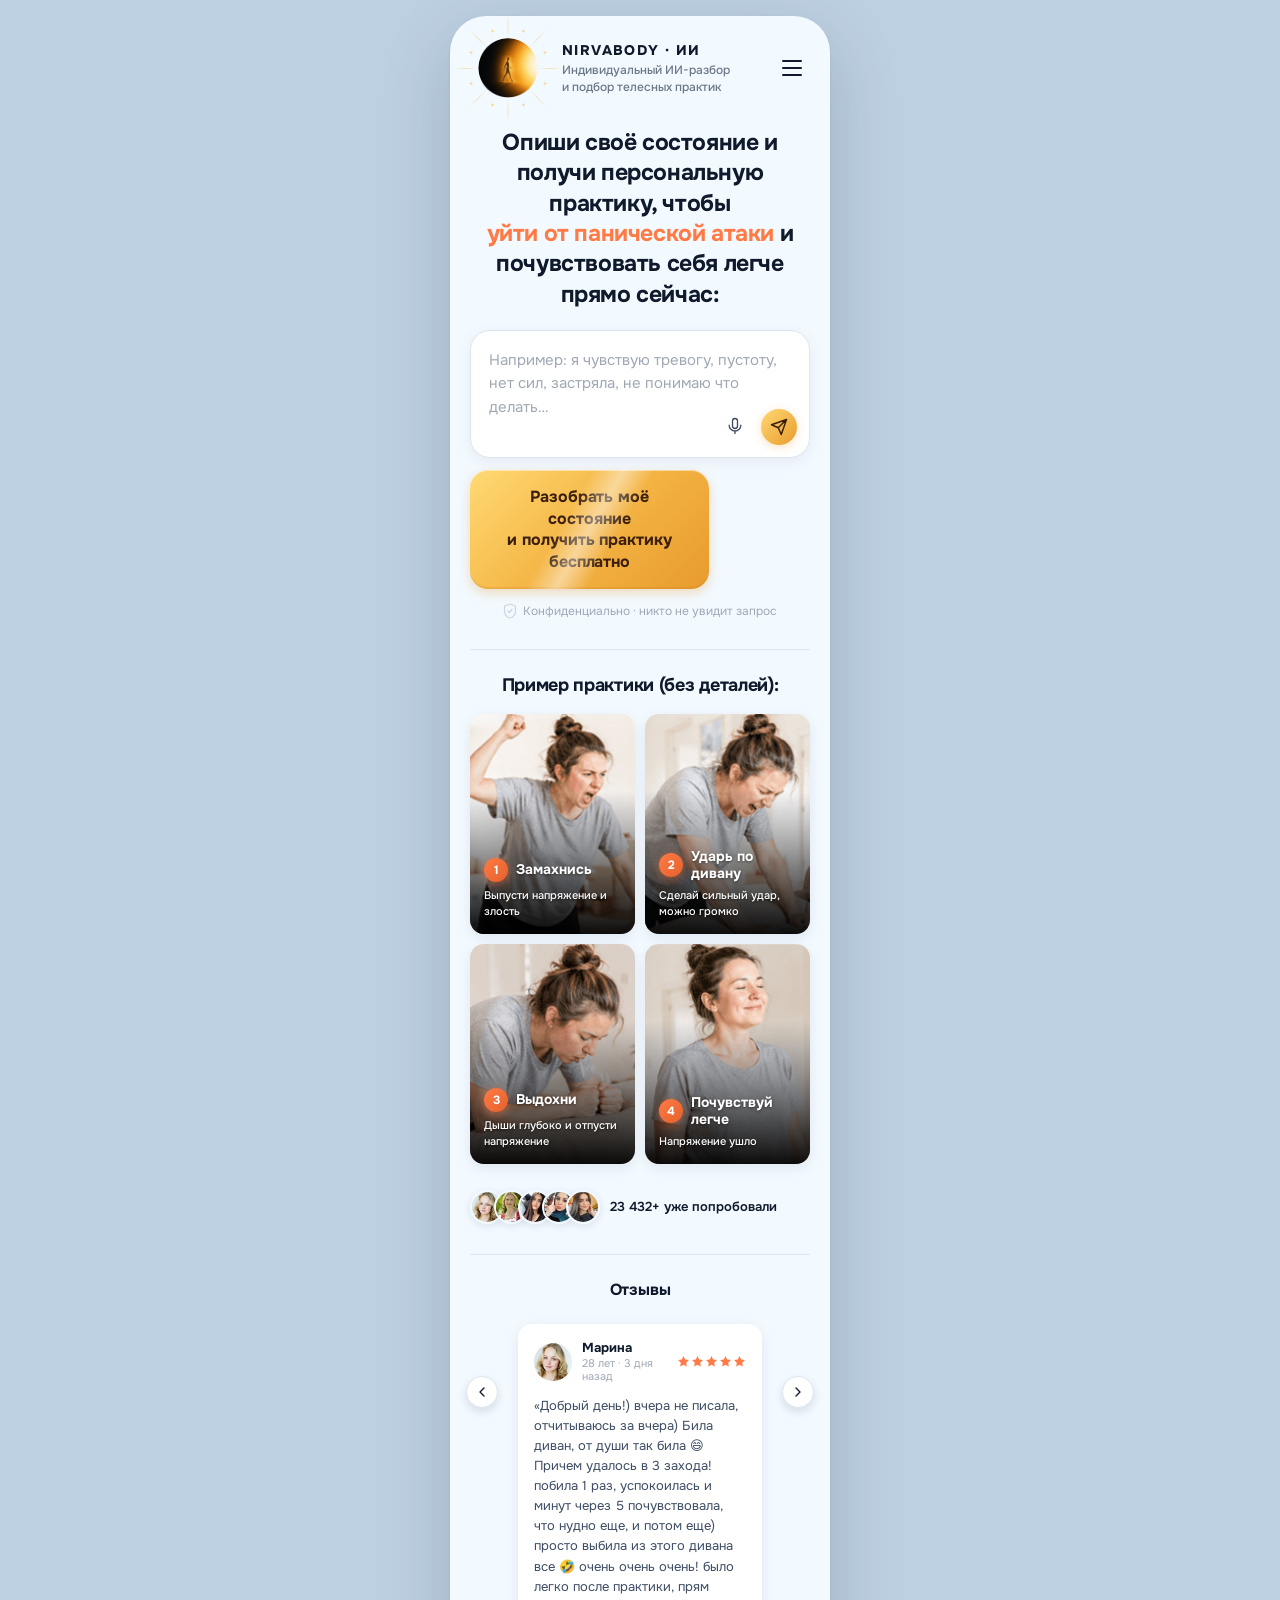
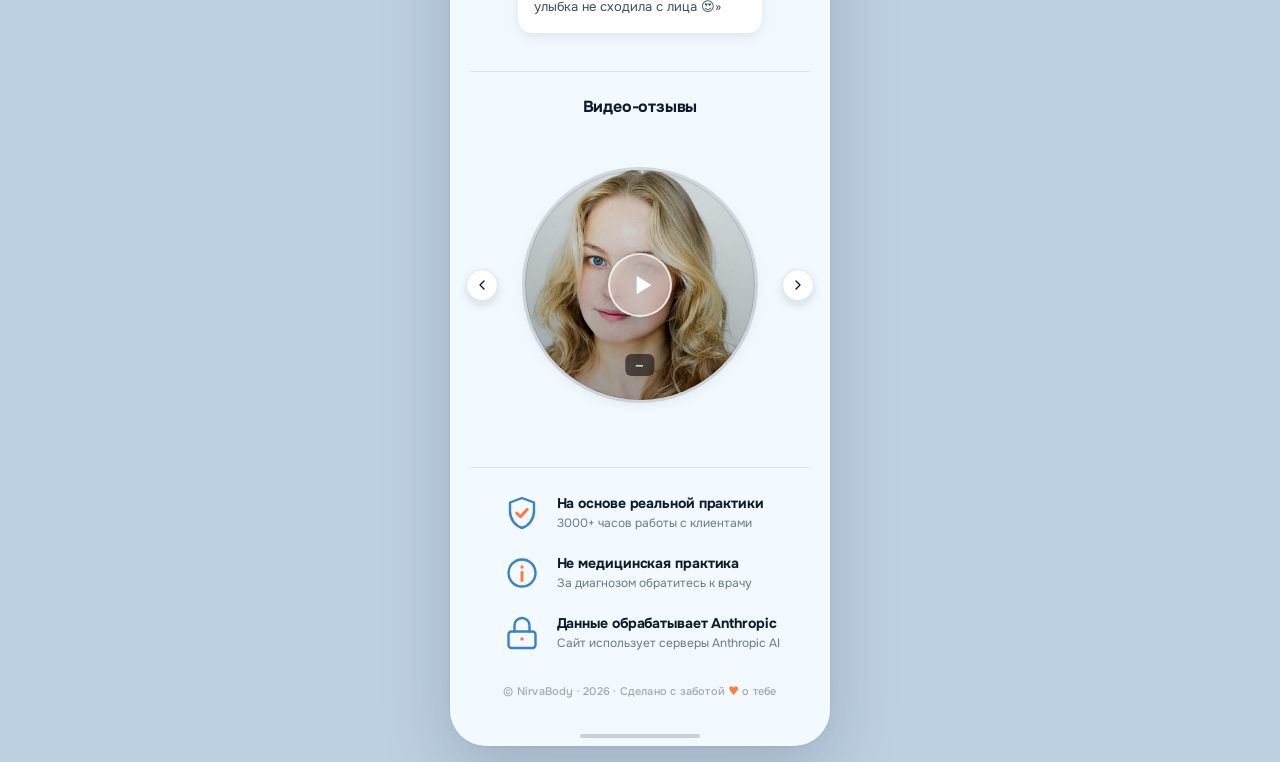
==== commit 279b5dc7: "code5" ====
--- a/index.html
+++ b/index.html
@@ -25,6 +25,11 @@
 <div class="phone">
 
 <div class="page">
+
+<div id="welcomeBanner" class="welcome-banner" style="display:none">
+  ✅ Ваш аккаунт зарегистрирован! Письмо с логином и паролем отправлено на вашу почту.
+  <span id="welcomeClose" class="welcome-close">×</span>
+</div>
 
 <div class="padded">
 
@@ -69,19 +74,21 @@
 
   <p class="lead">Опиши своё состояние и получи персональную практику, чтобы <span class="lead-accent">уйти от панической атаки</span> и почувствовать себя легче прямо сейчас:</p>
 
-  <div class="input-box">
-    <textarea id="userText" class="input-textarea" rows="4" placeholder="Например: я чувствую тревогу, пустоту, нет сил, застряла, не понимаю что делать…"></textarea>
-    <div id="micBtn" class="input-mic" title="Голосовой ввод">
-      <svg width="20" height="20" viewBox="0 0 24 24" fill="none">
-        <rect x="9" y="3" width="6" height="12" rx="3" stroke="currentColor" stroke-width="1.6" fill="none"/>
-        <path d="M5 11a7 7 0 0014 0M12 18v3" stroke="currentColor" stroke-width="1.6" stroke-linecap="round" fill="none"/>
-      </svg>
-    </div>
-    <button id="heroSend" class="chat-send-btn" aria-label="Отправить">
-      <svg width="18" height="18" viewBox="0 0 24 24" fill="none">
-        <path d="M22 2L11 13M22 2L15 22L11 13M11 13L2 9L22 2" stroke="currentColor" stroke-width="2" stroke-linecap="round" stroke-linejoin="round"/>
-      </svg>
-    </button>
+  <div class="input-box hero-input-box">
+    <div id="userText" class="input-textarea" contenteditable="true" role="textbox" spellcheck="true" data-placeholder="Например: я чувствую тревогу, пустоту, нет сил, застряла, не понимаю что делать…"><span id="heroInputSpacer" class="input-float-spacer" contenteditable="false" aria-hidden="true"></span></div>
+    <div class="input-btns-abs">
+      <div id="micBtn" class="input-mic" title="Голосовой ввод">
+        <svg width="20" height="20" viewBox="0 0 24 24" fill="none">
+          <rect x="9" y="3" width="6" height="12" rx="3" stroke="currentColor" stroke-width="1.6" fill="none"/>
+          <path d="M5 11a7 7 0 0014 0M12 18v3" stroke="currentColor" stroke-width="1.6" stroke-linecap="round" fill="none"/>
+        </svg>
+      </div>
+      <button id="heroSend" class="chat-send-btn" aria-label="Отправить">
+        <svg width="18" height="18" viewBox="0 0 24 24" fill="none">
+          <path d="M22 2L11 13M22 2L15 22L11 13M11 13L2 9L22 2" stroke="currentColor" stroke-width="2" stroke-linecap="round" stroke-linejoin="round"/>
+        </svg>
+      </button>
+    </div>
   </div>
 
   <div id="ctaMain" class="cta-btn">Разобрать моё состояние<br/>и получить практику бесплатно</div>
@@ -103,25 +110,25 @@
   <div class="prac-title">Пример практики (без деталей):</div>
 
   <div class="steps">
-    <div class="step" style="background-image:url(images/img04.jpg)">
+    <div class="step" style="background-image:url(images/praktika-1.png)">
       <div class="step-b">
         <div class="step-head"><span class="step-sn">1</span><span class="step-sl">Замахнись</span></div>
         <p class="step-sd">Выпусти напряжение и злость</p>
       </div>
     </div>
-    <div class="step" style="background-image:url(images/img05.jpg)">
+    <div class="step" style="background-image:url(images/praktika-2.png)">
       <div class="step-b">
         <div class="step-head"><span class="step-sn">2</span><span class="step-sl">Ударь по дивану</span></div>
         <p class="step-sd">Сделай сильный удар, можно громко</p>
       </div>
     </div>
-    <div class="step" style="background-image:url(images/img06.jpg)">
+    <div class="step" style="background-image:url(images/praktika-3.png)">
       <div class="step-b">
         <div class="step-head"><span class="step-sn">3</span><span class="step-sl">Выдохни</span></div>
         <p class="step-sd">Дыши глубоко и отпусти напряжение</p>
       </div>
     </div>
-    <div class="step" style="background-image:url(images/img07.jpg)">
+    <div class="step" style="background-image:url(images/praktika-4.png)">
       <div class="step-b">
         <div class="step-head"><span class="step-sn">4</span><span class="step-sl">Почувствуй легче</span></div>
         <p class="step-sd">Напряжение ушло</p>
@@ -251,19 +258,21 @@
   <div class="div" style="margin:20px 0 24px"></div>
   <p class="section-title">Ваш персональный разбор</p>
   <div id="chatMessages" class="chat-messages"></div>
-  <div class="input-box chat-input-box" id="chatInputBox">
-    <textarea id="chatInput" class="input-textarea" rows="2" placeholder="Напишите ответ…"></textarea>
-    <div id="chatMicBtn" class="input-mic" title="Голосовой ввод">
-      <svg width="20" height="20" viewBox="0 0 24 24" fill="none">
-        <rect x="9" y="3" width="6" height="12" rx="3" stroke="currentColor" stroke-width="1.6" fill="none"/>
-        <path d="M5 11a7 7 0 0014 0M12 18v3" stroke="currentColor" stroke-width="1.6" stroke-linecap="round" fill="none"/>
-      </svg>
-    </div>
-    <button id="chatSend" class="chat-send-btn" aria-label="Отправить">
-      <svg width="18" height="18" viewBox="0 0 24 24" fill="none">
-        <path d="M22 2L11 13M22 2L15 22L11 13M11 13L2 9L22 2" stroke="currentColor" stroke-width="2" stroke-linecap="round" stroke-linejoin="round"/>
-      </svg>
-    </button>
+  <div class="chat-input-sticky" id="chatInputBox">
+    <div class="input-box chat-input-box">
+      <textarea id="chatInput" class="input-textarea" rows="2" placeholder="Напишите ответ…"></textarea>
+      <div id="chatMicBtn" class="input-mic" title="Голосовой ввод">
+        <svg width="20" height="20" viewBox="0 0 24 24" fill="none">
+          <rect x="9" y="3" width="6" height="12" rx="3" stroke="currentColor" stroke-width="1.6" fill="none"/>
+          <path d="M5 11a7 7 0 0014 0M12 18v3" stroke="currentColor" stroke-width="1.6" stroke-linecap="round" fill="none"/>
+        </svg>
+      </div>
+      <button id="chatSend" class="chat-send-btn" aria-label="Отправить">
+        <svg width="18" height="18" viewBox="0 0 24 24" fill="none">
+          <path d="M22 2L11 13M22 2L15 22L11 13M11 13L2 9L22 2" stroke="currentColor" stroke-width="2" stroke-linecap="round" stroke-linejoin="round"/>
+        </svg>
+      </button>
+    </div>
   </div>
 </div>
 
@@ -281,7 +290,6 @@
     <p class="reg-subtitle">Она ждёт Вас в личном кабинете. Введите Ваш email, чтобы получить бесплатный доступ.</p>
     <div id="regError" class="auth-error"></div>
     <input type="email" id="regEmail" class="auth-input" placeholder="Ваш email" autocomplete="email">
-    <input type="password" id="regPass" class="auth-input" placeholder="Придумайте пароль (мин. 6 символов)" autocomplete="new-password">
     <label class="reg-checkbox">
       <input type="checkbox" id="regCheck1">
       <span>Я принимаю <a href="https://analyze.inter-removals.com/en/articles/10222767-terms-and-conditions" target="_blank" rel="noopener">условия использования</a></span>
@@ -294,15 +302,12 @@
   </div>
 </div>
 
-<!-- Verification section (email code) -->
+<!-- Check email section (shown after registration) -->
 <div id="verifySection" class="padded" style="display:none">
   <div class="div" style="margin:20px 0 24px"></div>
   <div class="reg-card">
-    <p class="reg-title">Проверьте почту</p>
-    <p class="reg-subtitle">Введите 6-значный код из письма</p>
-    <div id="verifyError" class="auth-error"></div>
-    <input type="text" id="verifyCode" class="auth-input code-input" placeholder="000000" maxlength="6" inputmode="numeric" autocomplete="one-time-code">
-    <button id="verifySubmit" class="cta-btn">Подтвердить</button>
+    <p class="reg-title">📩 Проверьте почту</p>
+    <p class="reg-subtitle">Мы отправили ссылку для подтверждения на ваш email. Перейдите по ней — и вы сразу окажетесь в личном кабинете. Второе письмо с логином и паролем придёт следом.</p>
     <p class="reg-resend">Не пришло письмо? <span id="resendCode">Отправить снова</span></p>
   </div>
 </div>
--- a/css/style.css
+++ b/css/style.css
@@ -51,6 +51,13 @@
 .input-textarea::placeholder{color:var(--t4);font-size:15px}
 .input-mic{width:36px;height:36px;border-radius:50%;display:flex;align-items:center;justify-content:center;flex-shrink:0;cursor:pointer;color:var(--t2);transition:background .2s,color .2s;margin-top:-2px;position:relative}
 .input-mic:hover{background:rgba(15,27,45,.05)}
+
+/* ---- Hero input: text wraps around bottom-right buttons ---- */
+.hero-input-box{position:relative;display:block}
+.hero-input-box .input-textarea{display:block;width:100%;outline:none;word-break:break-word;white-space:pre-wrap;cursor:text;flex:unset}
+.input-float-spacer{float:right;width:82px;height:90px;shape-outside:inset(46px 0 0 0);pointer-events:none}
+.input-btns-abs{position:absolute;bottom:12px;right:12px;display:flex;flex-direction:row;gap:8px;align-items:center;z-index:1}
+.input-textarea[contenteditable].is-empty::before{content:attr(data-placeholder);color:var(--t4);font-size:15px;pointer-events:none;display:block}
 
 .cta-btn{background:linear-gradient(135deg,#FFD974 0%,#F5B848 45%,#E89B2C 100%);color:#3B1F0A;text-align:center;padding:16px 18px;border-radius:18px;font-size:16px;font-weight:700;cursor:pointer;letter-spacing:-.1px;line-height:1.35;border:none;outline:none;box-shadow:0 4px 11px rgba(232,155,44,.32),inset 0 1px 0 rgba(255,255,255,.5),inset 0 -2px 0 rgba(180,110,30,.18);transition:transform .25s cubic-bezier(.34,1.56,.64,1),box-shadow .25s,background .25s;position:relative;overflow:hidden;margin-bottom:14px}
 .cta-btn::after{content:"";position:absolute;inset:0;background:linear-gradient(120deg,transparent 40%,rgba(255,255,255,.45) 50%,transparent 60%);animation:shim 4s infinite}
@@ -356,13 +363,13 @@
 .chat-typing span:nth-child(3){animation-delay:.4s}
 @keyframes chat-dot{0%,60%,100%{transform:translateY(0)}30%{transform:translateY(-5px)}}
 
-.chat-input-box{
-  margin-bottom:0;align-items:flex-end;
+.chat-input-sticky{
   position:sticky;bottom:0;z-index:10;
   background:var(--bg);
   margin-left:-20px;margin-right:-20px;
   padding:8px 20px 14px;
 }
+.chat-input-box{margin-bottom:0;align-items:flex-end}
 .chat-send-btn{
   width:36px;height:36px;border-radius:50%;flex-shrink:0;
   border:none;cursor:pointer;
@@ -561,6 +568,9 @@
 
 .brand{align-items:center}
 
+.welcome-banner{background:#e8f8ee;border-bottom:2px solid #25D366;color:#1a5c35;font-size:14px;font-weight:500;padding:12px 40px 12px 16px;line-height:1.4;position:relative}
+.welcome-close{position:absolute;right:14px;top:50%;transform:translateY(-50%);cursor:pointer;font-size:20px;line-height:1;color:#1a5c35;opacity:.7}
+
 /* ============ REG / VERIFY CARDS ============ */
 .reg-card{
   background:var(--card);border-radius:20px;padding:24px 20px;
@@ -595,6 +605,7 @@
 .video-placeholder__text{font-size:14px;color:var(--t3);font-weight:500}
 
 /* ============ MENU LOGIN FORM ============ */
-.side-menu__login{display:flex;flex-direction:column;gap:12px;padding:8px 0}
-.side-menu__login-title{font-size:15px;font-weight:700;color:var(--t1);text-align:center}
+.side-menu__login{display:flex;flex-direction:column;gap:6px;padding:4px 0}
+.side-menu__login-title{font-size:15px;font-weight:700;color:var(--t1);text-align:center;margin-bottom:6px}
+#menuStepLogin,#menuStepForgot,#menuStepReset{display:flex;flex-direction:column;gap:10px}
 .menu-login-btn{margin-bottom:0}
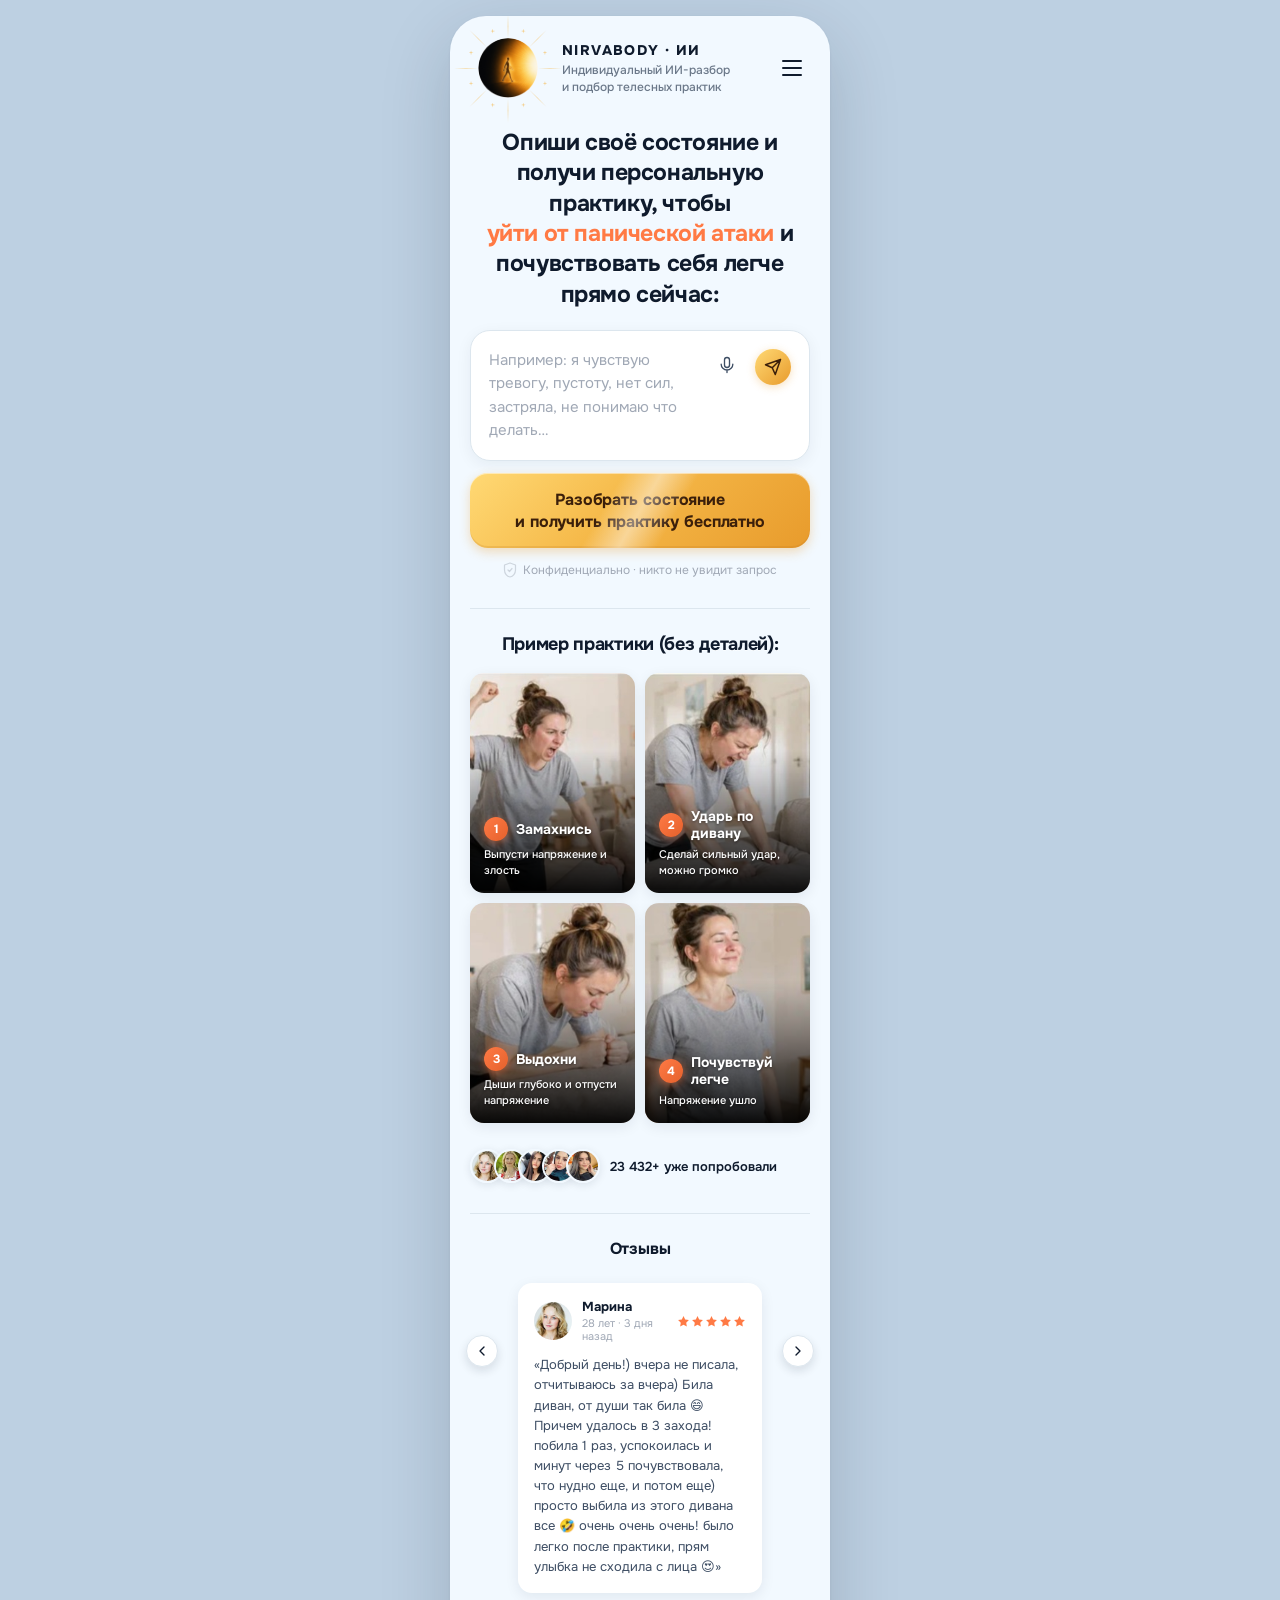
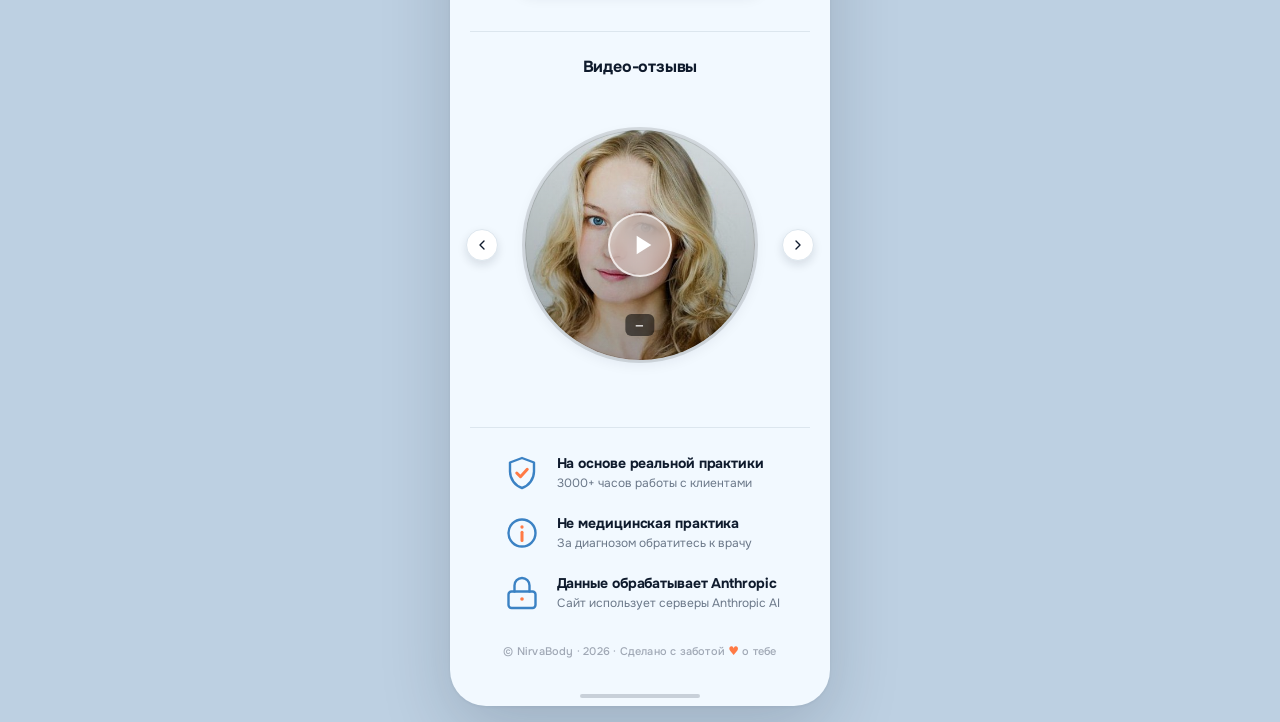
==== commit d9d61514: "замена текста кнопки" ====
--- a/index.html
+++ b/index.html
@@ -25,11 +25,6 @@
 <div class="phone">
 
 <div class="page">
-
-<div id="welcomeBanner" class="welcome-banner" style="display:none">
-  ✅ Ваш аккаунт зарегистрирован! Письмо с логином и паролем отправлено на вашу почту.
-  <span id="welcomeClose" class="welcome-close">×</span>
-</div>
 
 <div class="padded">
 
@@ -74,24 +69,22 @@
 
   <p class="lead">Опиши своё состояние и получи персональную практику, чтобы <span class="lead-accent">уйти от панической атаки</span> и почувствовать себя легче прямо сейчас:</p>
 
-  <div class="input-box hero-input-box">
-    <div id="userText" class="input-textarea" contenteditable="true" role="textbox" spellcheck="true" data-placeholder="Например: я чувствую тревогу, пустоту, нет сил, застряла, не понимаю что делать…"><span id="heroInputSpacer" class="input-float-spacer" contenteditable="false" aria-hidden="true"></span></div>
-    <div class="input-btns-abs">
-      <div id="micBtn" class="input-mic" title="Голосовой ввод">
-        <svg width="20" height="20" viewBox="0 0 24 24" fill="none">
-          <rect x="9" y="3" width="6" height="12" rx="3" stroke="currentColor" stroke-width="1.6" fill="none"/>
-          <path d="M5 11a7 7 0 0014 0M12 18v3" stroke="currentColor" stroke-width="1.6" stroke-linecap="round" fill="none"/>
-        </svg>
-      </div>
-      <button id="heroSend" class="chat-send-btn" aria-label="Отправить">
-        <svg width="18" height="18" viewBox="0 0 24 24" fill="none">
-          <path d="M22 2L11 13M22 2L15 22L11 13M11 13L2 9L22 2" stroke="currentColor" stroke-width="2" stroke-linecap="round" stroke-linejoin="round"/>
-        </svg>
-      </button>
-    </div>
-  </div>
-
-  <div id="ctaMain" class="cta-btn">Разобрать моё состояние<br/>и получить практику бесплатно</div>
+  <div class="input-box">
+    <textarea id="userText" class="input-textarea" rows="4" placeholder="Например: я чувствую тревогу, пустоту, нет сил, застряла, не понимаю что делать…"></textarea>
+    <div id="micBtn" class="input-mic" title="Голосовой ввод">
+      <svg width="20" height="20" viewBox="0 0 24 24" fill="none">
+        <rect x="9" y="3" width="6" height="12" rx="3" stroke="currentColor" stroke-width="1.6" fill="none"/>
+        <path d="M5 11a7 7 0 0014 0M12 18v3" stroke="currentColor" stroke-width="1.6" stroke-linecap="round" fill="none"/>
+      </svg>
+    </div>
+    <button id="heroSend" class="chat-send-btn" aria-label="Отправить">
+      <svg width="18" height="18" viewBox="0 0 24 24" fill="none">
+        <path d="M22 2L11 13M22 2L15 22L11 13M11 13L2 9L22 2" stroke="currentColor" stroke-width="2" stroke-linecap="round" stroke-linejoin="round"/>
+      </svg>
+    </button>
+  </div>
+
+  <div id="ctaMain" class="cta-btn">Разобрать состояние<br/>и получить практику бесплатно</div>
 
   <div class="helper">
     <div class="helper-line">
@@ -110,25 +103,25 @@
   <div class="prac-title">Пример практики (без деталей):</div>
 
   <div class="steps">
-    <div class="step" style="background-image:url(images/praktika-1.png)">
+    <div class="step" style="background-image:url(images/img04.jpg)">
       <div class="step-b">
         <div class="step-head"><span class="step-sn">1</span><span class="step-sl">Замахнись</span></div>
         <p class="step-sd">Выпусти напряжение и злость</p>
       </div>
     </div>
-    <div class="step" style="background-image:url(images/praktika-2.png)">
+    <div class="step" style="background-image:url(images/img05.jpg)">
       <div class="step-b">
         <div class="step-head"><span class="step-sn">2</span><span class="step-sl">Ударь по дивану</span></div>
         <p class="step-sd">Сделай сильный удар, можно громко</p>
       </div>
     </div>
-    <div class="step" style="background-image:url(images/praktika-3.png)">
+    <div class="step" style="background-image:url(images/img06.jpg)">
       <div class="step-b">
         <div class="step-head"><span class="step-sn">3</span><span class="step-sl">Выдохни</span></div>
         <p class="step-sd">Дыши глубоко и отпусти напряжение</p>
       </div>
     </div>
-    <div class="step" style="background-image:url(images/praktika-4.png)">
+    <div class="step" style="background-image:url(images/img07.jpg)">
       <div class="step-b">
         <div class="step-head"><span class="step-sn">4</span><span class="step-sl">Почувствуй легче</span></div>
         <p class="step-sd">Напряжение ушло</p>
@@ -258,21 +251,19 @@
   <div class="div" style="margin:20px 0 24px"></div>
   <p class="section-title">Ваш персональный разбор</p>
   <div id="chatMessages" class="chat-messages"></div>
-  <div class="chat-input-sticky" id="chatInputBox">
-    <div class="input-box chat-input-box">
-      <textarea id="chatInput" class="input-textarea" rows="2" placeholder="Напишите ответ…"></textarea>
-      <div id="chatMicBtn" class="input-mic" title="Голосовой ввод">
-        <svg width="20" height="20" viewBox="0 0 24 24" fill="none">
-          <rect x="9" y="3" width="6" height="12" rx="3" stroke="currentColor" stroke-width="1.6" fill="none"/>
-          <path d="M5 11a7 7 0 0014 0M12 18v3" stroke="currentColor" stroke-width="1.6" stroke-linecap="round" fill="none"/>
-        </svg>
-      </div>
-      <button id="chatSend" class="chat-send-btn" aria-label="Отправить">
-        <svg width="18" height="18" viewBox="0 0 24 24" fill="none">
-          <path d="M22 2L11 13M22 2L15 22L11 13M11 13L2 9L22 2" stroke="currentColor" stroke-width="2" stroke-linecap="round" stroke-linejoin="round"/>
-        </svg>
-      </button>
-    </div>
+  <div class="input-box chat-input-box" id="chatInputBox">
+    <textarea id="chatInput" class="input-textarea" rows="2" placeholder="Напишите ответ…"></textarea>
+    <div id="chatMicBtn" class="input-mic" title="Голосовой ввод">
+      <svg width="20" height="20" viewBox="0 0 24 24" fill="none">
+        <rect x="9" y="3" width="6" height="12" rx="3" stroke="currentColor" stroke-width="1.6" fill="none"/>
+        <path d="M5 11a7 7 0 0014 0M12 18v3" stroke="currentColor" stroke-width="1.6" stroke-linecap="round" fill="none"/>
+      </svg>
+    </div>
+    <button id="chatSend" class="chat-send-btn" aria-label="Отправить">
+      <svg width="18" height="18" viewBox="0 0 24 24" fill="none">
+        <path d="M22 2L11 13M22 2L15 22L11 13M11 13L2 9L22 2" stroke="currentColor" stroke-width="2" stroke-linecap="round" stroke-linejoin="round"/>
+      </svg>
+    </button>
   </div>
 </div>
 
@@ -284,12 +275,11 @@
 <!-- Registration section (shown after chat trigger) -->
 <div id="regSection" class="padded" style="display:none">
   <div class="div" style="margin:20px 0 24px"></div>
-  <img src="images/practik.png" alt="" style="width:100%;border-radius:16px;display:block;margin-bottom:16px">
   <div class="reg-card">
-    <p class="reg-title">Мы подобрали для Вас практику «№11»</p>
-    <p class="reg-subtitle">Она ждёт Вас в личном кабинете. Введите Ваш email, чтобы получить бесплатный доступ.</p>
+    <p class="reg-subtitle">Спасибо, что ответили на мои вопросы, я подобрал практику под решение Вашей проблемы, чтобы пройти её и сохранить историю нашего чата — пройдите регистрацию и выполните практику. Практика бесплатная, регистрация нужна, чтобы Вы не потеряли к ней доступ.</p>
     <div id="regError" class="auth-error"></div>
     <input type="email" id="regEmail" class="auth-input" placeholder="Ваш email" autocomplete="email">
+    <input type="password" id="regPass" class="auth-input" placeholder="Придумайте пароль (мин. 6 символов)" autocomplete="new-password">
     <label class="reg-checkbox">
       <input type="checkbox" id="regCheck1">
       <span>Я принимаю <a href="https://analyze.inter-removals.com/en/articles/10222767-terms-and-conditions" target="_blank" rel="noopener">условия использования</a></span>
@@ -302,12 +292,15 @@
   </div>
 </div>
 
-<!-- Check email section (shown after registration) -->
+<!-- Verification section (email code) -->
 <div id="verifySection" class="padded" style="display:none">
   <div class="div" style="margin:20px 0 24px"></div>
   <div class="reg-card">
-    <p class="reg-title">📩 Проверьте почту</p>
-    <p class="reg-subtitle">Мы отправили ссылку для подтверждения на ваш email. Перейдите по ней — и вы сразу окажетесь в личном кабинете. Второе письмо с логином и паролем придёт следом.</p>
+    <p class="reg-title">Проверьте почту</p>
+    <p class="reg-subtitle">Введите 6-значный код из письма</p>
+    <div id="verifyError" class="auth-error"></div>
+    <input type="text" id="verifyCode" class="auth-input code-input" placeholder="000000" maxlength="6" inputmode="numeric" autocomplete="one-time-code">
+    <button id="verifySubmit" class="cta-btn">Подтвердить</button>
     <p class="reg-resend">Не пришло письмо? <span id="resendCode">Отправить снова</span></p>
   </div>
 </div>
--- a/css/style.css
+++ b/css/style.css
@@ -573,13 +573,13 @@
 
 /* ============ REG / VERIFY CARDS ============ */
 .reg-card{
-  background:var(--card);border-radius:20px;padding:24px 20px;
+  background:var(--card);border-radius:20px;padding:20px;
   box-shadow:0 4px 16px rgba(15,27,45,.08);
-  display:flex;flex-direction:column;gap:14px;
+  display:flex;flex-direction:column;gap:12px;
   animation:fu .35s ease both
 }
 .reg-title{font-size:17px;font-weight:700;color:var(--t1);text-align:center;letter-spacing:-.2px}
-.reg-subtitle{font-size:13px;color:var(--t3);text-align:center;margin-top:-6px;font-weight:400;line-height:1.4}
+.reg-subtitle{font-size:13px;color:var(--t3);text-align:center;font-weight:400;line-height:1.4}
 .reg-checkbox{display:flex;align-items:flex-start;gap:10px;font-size:13px;color:var(--t2);line-height:1.45;cursor:pointer}
 .reg-checkbox input[type="checkbox"]{width:18px;height:18px;min-width:18px;margin-top:1px;accent-color:var(--cta);cursor:pointer}
 .reg-checkbox a{color:var(--cta);text-decoration:underline}
@@ -609,3 +609,18 @@
 .side-menu__login-title{font-size:15px;font-weight:700;color:var(--t1);text-align:center;margin-bottom:6px}
 #menuStepLogin,#menuStepForgot,#menuStepReset{display:flex;flex-direction:column;gap:10px}
 .menu-login-btn{margin-bottom:0}
+
+/* ============ CABINET PREVIEW (reg section) ============ */
+.cabinet-preview{border:1.5px solid var(--bd);border-radius:14px;overflow:hidden;background:#fff}
+.cabinet-preview__header{display:flex;align-items:center;gap:7px;padding:9px 12px;border-bottom:1px solid var(--bd);font-size:12px;font-weight:600;color:var(--t2)}
+.cabinet-preview__body{display:flex}
+.cabinet-preview__nav{width:108px;flex-shrink:0;border-right:1px solid var(--bd);padding:6px 0;display:flex;flex-direction:column;gap:1px}
+.cabinet-nav__item{display:flex;align-items:center;gap:5px;padding:6px 8px;font-size:11px;color:var(--t3);line-height:1.2}
+.cabinet-nav__item--active{font-weight:700;color:var(--t1);background:rgba(232,155,44,.08);border-radius:6px;margin:0 4px;padding:6px 6px}
+.cabinet-preview__content{flex:1;padding:10px;min-width:0}
+.cabinet-practice__title{font-size:11px;font-weight:700;color:var(--t1);margin-bottom:7px}
+.cabinet-practice__thumb{position:relative;border-radius:8px;overflow:hidden;margin-bottom:7px;aspect-ratio:16/9}
+.cabinet-practice__thumb img{width:100%;height:100%;object-fit:cover;display:block}
+.cabinet-practice__play{position:absolute;inset:0;display:flex;align-items:center;justify-content:center;background:rgba(0,0,0,.22)}
+.cabinet-practice__play svg{filter:drop-shadow(0 1px 4px rgba(0,0,0,.3))}
+.cabinet-practice__desc{font-size:10px;color:var(--t4);line-height:1.4;display:-webkit-box;-webkit-line-clamp:2;-webkit-box-orient:vertical;overflow:hidden}
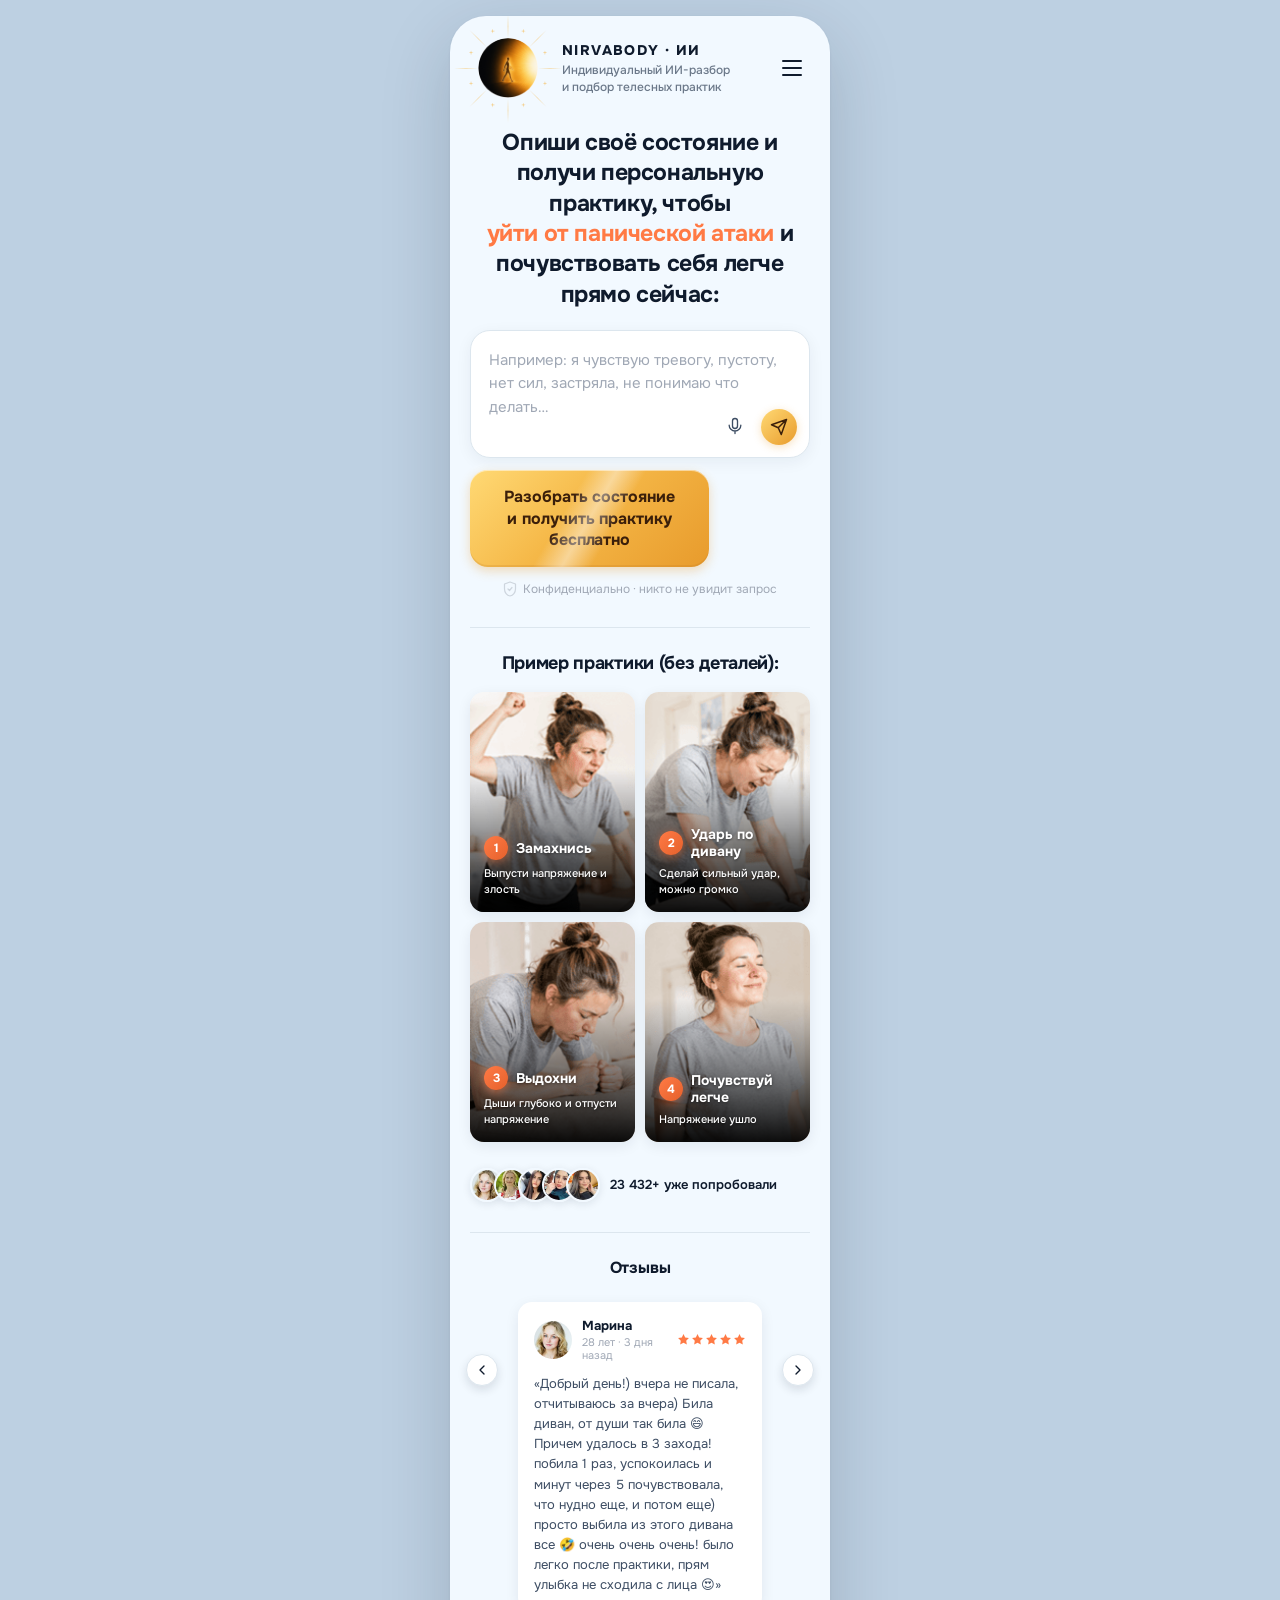
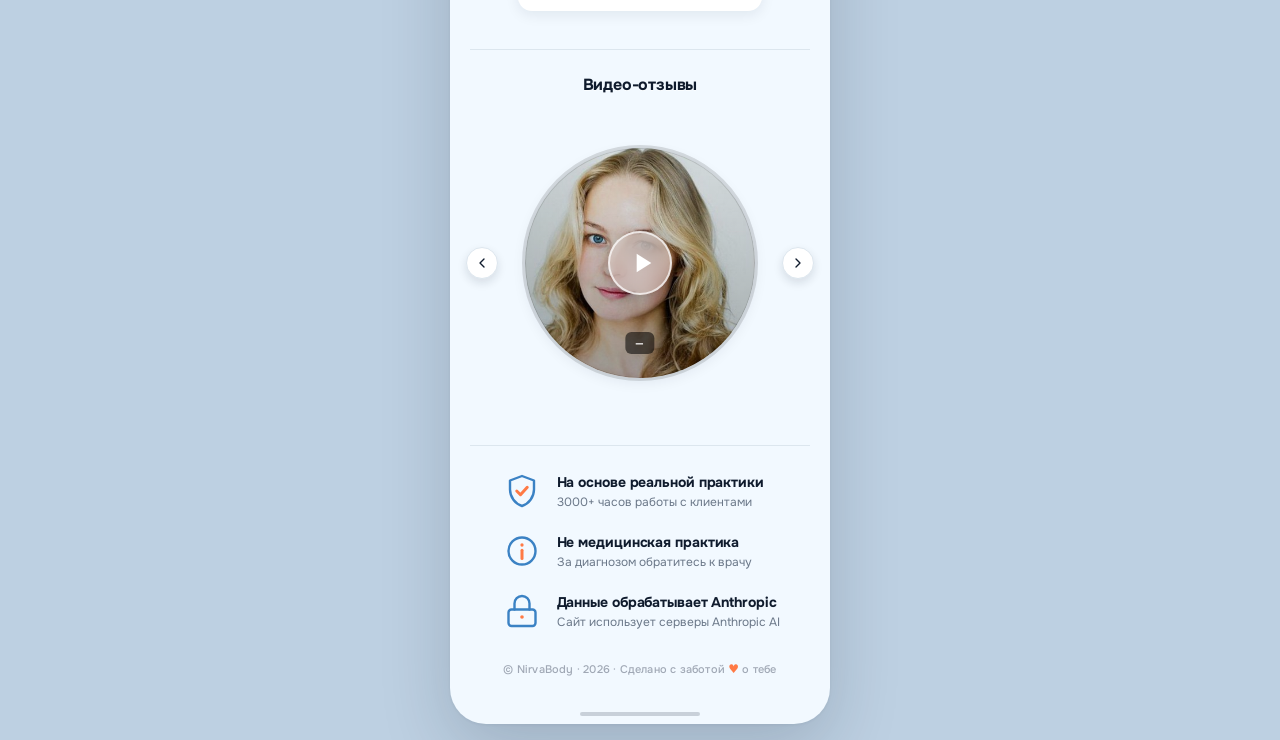
==== commit a5076d80: "Merge branch 'main' of https://github.com/ksemennikovv/analyze-this" ====
--- a/index.html
+++ b/index.html
@@ -19,12 +19,159 @@
 </script>
 <noscript><div><img src="https://mc.yandex.ru/watch/108984990" style="position:absolute; left:-9999px;" alt="" /></div></noscript>
 <!-- /Yandex.Metrika counter -->
+<style>
+.nb-practice-block{
+  font-family:'Onest',system-ui,-apple-system,sans-serif;
+  text-align:center;
+  color:#0F1B2D;
+}
+.nb-practice-block *{margin:0;padding:0;box-sizing:border-box}
+.nb-pb-title{
+  font-size:16px;
+  font-weight:700;
+  color:#0F1B2D;
+  text-align:center;
+  margin-bottom:12px;
+}
+.nb-lk-card{
+  background:#fff;
+  border-radius:16px;
+  border:1.5px solid #DCE6EE;
+  box-shadow:0 4px 20px rgba(15,27,45,.07);
+  overflow:hidden;
+  margin-bottom:12px;
+  text-align:left;
+}
+.nb-lk-header{
+  display:flex;
+  align-items:center;
+  gap:8px;
+  padding:12px 16px;
+  border-bottom:1px solid #DCE6EE;
+  font-size:12px;
+  font-weight:600;
+  color:#3D4D63;
+  background:rgba(247,250,253,.8);
+}
+.nb-lk-header svg{flex-shrink:0}
+.nb-lk-body{display:flex}
+.nb-lk-nav{
+  width:40%;
+  padding:12px 8px;
+  border-right:1px solid #DCE6EE;
+  display:flex;
+  flex-direction:column;
+  gap:4px;
+}
+.nb-lk-nav-item{
+  font-size:10px;
+  color:#6B7889;
+  padding:6px 8px;
+  border-radius:8px;
+  display:flex;
+  align-items:center;
+  gap:5px;
+  white-space:nowrap;
+}
+.nb-lk-nav-item.active{
+  background:rgba(255,217,116,.18);
+  color:#0F1B2D;
+  font-weight:600;
+}
+.nb-lk-nav-item span{font-size:11px}
+.nb-lk-main{
+  flex:1;
+  padding:12px 10px;
+  display:flex;
+  flex-direction:column;
+  gap:6px;
+}
+.nb-lk-practice-title{
+  font-size:13px;
+  font-weight:700;
+  color:#0F1B2D;
+}
+.nb-lk-video{
+  position:relative;
+  border-radius:8px;
+  overflow:hidden;
+  aspect-ratio:16/10;
+}
+.nb-lk-video img{
+  width:100%;
+  height:100%;
+  object-fit:cover;
+  display:block;
+}
+.nb-lk-video-overlay{
+  position:absolute;
+  inset:0;
+  background:linear-gradient(180deg,transparent 40%,rgba(0,0,0,.25) 100%);
+  display:flex;
+  align-items:center;
+  justify-content:center;
+}
+.nb-lk-play{
+  width:32px;
+  height:32px;
+  border-radius:50%;
+  background:rgba(255,255,255,.3);
+  backdrop-filter:blur(6px);
+  -webkit-backdrop-filter:blur(6px);
+  border:1.5px solid rgba(255,255,255,.6);
+  display:flex;
+  align-items:center;
+  justify-content:center;
+  padding-left:2px;
+}
+.nb-lk-desc{
+  font-size:9px;
+  color:#6B7889;
+  line-height:1.4;
+  overflow:hidden;
+  max-height:28px;
+  -webkit-mask-image:linear-gradient(180deg,#000 40%,transparent 100%);
+  mask-image:linear-gradient(180deg,#000 40%,transparent 100%);
+}
+.nb-pb-sub{
+  font-size:14px;
+  color:#6B7889;
+  line-height:1.55;
+  margin-bottom:12px;
+  text-align:center;
+}
+.nb-pb-disclaimers{margin-top:10px}
+.nb-pb-disc{
+  display:flex;
+  align-items:center;
+  gap:6px;
+  font-size:12px;
+  color:#6B7889;
+  margin-bottom:6px;
+  line-height:1.4;
+  cursor:pointer;
+}
+.nb-pb-disc input[type="checkbox"]{
+  width:14px;
+  height:14px;
+  flex-shrink:0;
+  accent-color:#E8713A;
+  margin:0;
+  cursor:pointer;
+}
+.nb-pb-disc a{color:#E8713A;text-decoration:underline}
+</style>
 </head>
 <body>
 
 <div class="phone">
 
 <div class="page">
+
+<div id="welcomeBanner" class="welcome-banner" style="display:none">
+  ✅ Ваш аккаунт зарегистрирован! Письмо с логином и паролем отправлено на вашу почту.
+  <span id="welcomeClose" class="welcome-close">×</span>
+</div>
 
 <div class="padded">
 
@@ -69,19 +216,22 @@
 
   <p class="lead">Опиши своё состояние и получи персональную практику, чтобы <span class="lead-accent">уйти от панической атаки</span> и почувствовать себя легче прямо сейчас:</p>
 
-  <div class="input-box">
-    <textarea id="userText" class="input-textarea" rows="4" placeholder="Например: я чувствую тревогу, пустоту, нет сил, застряла, не понимаю что делать…"></textarea>
-    <div id="micBtn" class="input-mic" title="Голосовой ввод">
-      <svg width="20" height="20" viewBox="0 0 24 24" fill="none">
-        <rect x="9" y="3" width="6" height="12" rx="3" stroke="currentColor" stroke-width="1.6" fill="none"/>
-        <path d="M5 11a7 7 0 0014 0M12 18v3" stroke="currentColor" stroke-width="1.6" stroke-linecap="round" fill="none"/>
-      </svg>
-    </div>
-    <button id="heroSend" class="chat-send-btn" aria-label="Отправить">
-      <svg width="18" height="18" viewBox="0 0 24 24" fill="none">
-        <path d="M22 2L11 13M22 2L15 22L11 13M11 13L2 9L22 2" stroke="currentColor" stroke-width="2" stroke-linecap="round" stroke-linejoin="round"/>
-      </svg>
-    </button>
+  <div id="heroForm">
+  <div class="input-box hero-input-box">
+    <div id="userText" class="input-textarea" contenteditable="true" role="textbox" spellcheck="true" data-placeholder="Например: я чувствую тревогу, пустоту, нет сил, застряла, не понимаю что делать…"><span id="heroInputSpacer" class="input-float-spacer" contenteditable="false" aria-hidden="true"></span></div>
+    <div class="input-btns-abs">
+      <div id="micBtn" class="input-mic" title="Голосовой ввод">
+        <svg width="20" height="20" viewBox="0 0 24 24" fill="none">
+          <rect x="9" y="3" width="6" height="12" rx="3" stroke="currentColor" stroke-width="1.6" fill="none"/>
+          <path d="M5 11a7 7 0 0014 0M12 18v3" stroke="currentColor" stroke-width="1.6" stroke-linecap="round" fill="none"/>
+        </svg>
+      </div>
+      <button id="heroSend" class="chat-send-btn" aria-label="Отправить">
+        <svg width="18" height="18" viewBox="0 0 24 24" fill="none">
+          <path d="M22 2L11 13M22 2L15 22L11 13M11 13L2 9L22 2" stroke="currentColor" stroke-width="2" stroke-linecap="round" stroke-linejoin="round"/>
+        </svg>
+      </button>
+    </div>
   </div>
 
   <div id="ctaMain" class="cta-btn">Разобрать состояние<br/>и получить практику бесплатно</div>
@@ -95,6 +245,7 @@
       <span>Конфиденциально · никто не увидит запрос</span>
     </div>
   </div>
+  </div><!-- /#heroForm -->
 </div>
 
 <div class="div"></div>
@@ -103,25 +254,25 @@
   <div class="prac-title">Пример практики (без деталей):</div>
 
   <div class="steps">
-    <div class="step" style="background-image:url(images/img04.jpg)">
+    <div class="step" style="background-image:url(images/praktika-1.png)">
       <div class="step-b">
         <div class="step-head"><span class="step-sn">1</span><span class="step-sl">Замахнись</span></div>
         <p class="step-sd">Выпусти напряжение и злость</p>
       </div>
     </div>
-    <div class="step" style="background-image:url(images/img05.jpg)">
+    <div class="step" style="background-image:url(images/praktika-2.png)">
       <div class="step-b">
         <div class="step-head"><span class="step-sn">2</span><span class="step-sl">Ударь по дивану</span></div>
         <p class="step-sd">Сделай сильный удар, можно громко</p>
       </div>
     </div>
-    <div class="step" style="background-image:url(images/img06.jpg)">
+    <div class="step" style="background-image:url(images/praktika-3.png)">
       <div class="step-b">
         <div class="step-head"><span class="step-sn">3</span><span class="step-sl">Выдохни</span></div>
         <p class="step-sd">Дыши глубоко и отпусти напряжение</p>
       </div>
     </div>
-    <div class="step" style="background-image:url(images/img07.jpg)">
+    <div class="step" style="background-image:url(images/praktika-4.png)">
       <div class="step-b">
         <div class="step-head"><span class="step-sn">4</span><span class="step-sl">Почувствуй легче</span></div>
         <p class="step-sd">Напряжение ушло</p>
@@ -251,19 +402,21 @@
   <div class="div" style="margin:20px 0 24px"></div>
   <p class="section-title">Ваш персональный разбор</p>
   <div id="chatMessages" class="chat-messages"></div>
-  <div class="input-box chat-input-box" id="chatInputBox">
-    <textarea id="chatInput" class="input-textarea" rows="2" placeholder="Напишите ответ…"></textarea>
-    <div id="chatMicBtn" class="input-mic" title="Голосовой ввод">
-      <svg width="20" height="20" viewBox="0 0 24 24" fill="none">
-        <rect x="9" y="3" width="6" height="12" rx="3" stroke="currentColor" stroke-width="1.6" fill="none"/>
-        <path d="M5 11a7 7 0 0014 0M12 18v3" stroke="currentColor" stroke-width="1.6" stroke-linecap="round" fill="none"/>
-      </svg>
-    </div>
-    <button id="chatSend" class="chat-send-btn" aria-label="Отправить">
-      <svg width="18" height="18" viewBox="0 0 24 24" fill="none">
-        <path d="M22 2L11 13M22 2L15 22L11 13M11 13L2 9L22 2" stroke="currentColor" stroke-width="2" stroke-linecap="round" stroke-linejoin="round"/>
-      </svg>
-    </button>
+  <div class="chat-input-sticky" id="chatInputBox">
+    <div class="input-box chat-input-box">
+      <textarea id="chatInput" class="input-textarea" rows="2" placeholder="Напишите ответ…"></textarea>
+      <div id="chatMicBtn" class="input-mic" title="Голосовой ввод">
+        <svg width="20" height="20" viewBox="0 0 24 24" fill="none">
+          <rect x="9" y="3" width="6" height="12" rx="3" stroke="currentColor" stroke-width="1.6" fill="none"/>
+          <path d="M5 11a7 7 0 0014 0M12 18v3" stroke="currentColor" stroke-width="1.6" stroke-linecap="round" fill="none"/>
+        </svg>
+      </div>
+      <button id="chatSend" class="chat-send-btn" aria-label="Отправить">
+        <svg width="18" height="18" viewBox="0 0 24 24" fill="none">
+          <path d="M22 2L11 13M22 2L15 22L11 13M11 13L2 9L22 2" stroke="currentColor" stroke-width="2" stroke-linecap="round" stroke-linejoin="round"/>
+        </svg>
+      </button>
+    </div>
   </div>
 </div>
 
@@ -275,32 +428,59 @@
 <!-- Registration section (shown after chat trigger) -->
 <div id="regSection" class="padded" style="display:none">
   <div class="div" style="margin:20px 0 24px"></div>
-  <div class="reg-card">
-    <p class="reg-subtitle">Спасибо, что ответили на мои вопросы, я подобрал практику под решение Вашей проблемы, чтобы пройти её и сохранить историю нашего чата — пройдите регистрацию и выполните практику. Практика бесплатная, регистрация нужна, чтобы Вы не потеряли к ней доступ.</p>
+  <div class="nb-practice-block">
+
+    <div class="nb-pb-title">Мы подобрали для Вас практику «№11»</div>
+
+    <div class="nb-lk-card">
+      <div class="nb-lk-header">
+        <svg width="14" height="14" viewBox="0 0 24 24" fill="none"><path d="M3 9l9-7 9 7v11a2 2 0 01-2 2H5a2 2 0 01-2-2V9z" stroke="#6B7889" stroke-width="1.6" fill="none"/><path d="M9 22V12h6v10" stroke="#6B7889" stroke-width="1.6" fill="none"/></svg>
+        <span>Личный кабинет</span>
+      </div>
+      <div class="nb-lk-body">
+        <div class="nb-lk-nav">
+          <div class="nb-lk-nav-item active"><span>▶</span> Мои практики</div>
+          <div class="nb-lk-nav-item"><span>📋</span> Разбор</div>
+          <div class="nb-lk-nav-item"><span>🧘</span> Медитации</div>
+          <div class="nb-lk-nav-item"><span>📖</span> Дневник</div>
+          <div class="nb-lk-nav-item"><span>⭐</span> Подписка</div>
+        </div>
+        <div class="nb-lk-main">
+          <div class="nb-lk-practice-title">Практика «Волчий глаз»</div>
+          <div class="nb-lk-video">
+            <img src="images/volk.jpg" alt="Превью практики" />
+            <div class="nb-lk-video-overlay">
+              <div class="nb-lk-play">
+                <svg width="22" height="22" viewBox="0 0 24 24" fill="white"><path d="M8 5v14l11-7z"/></svg>
+              </div>
+            </div>
+          </div>
+          <div class="nb-lk-desc">Данная практика выполняется в домашних условиях, потребуется поверхность дивана или кровати...</div>
+        </div>
+      </div>
+    </div>
+
+    <p class="nb-pb-sub">Она ждёт Вас в личном кабинете.<br/>Введите Ваш email, чтобы получить бесплатный доступ.</p>
+
     <div id="regError" class="auth-error"></div>
-    <input type="email" id="regEmail" class="auth-input" placeholder="Ваш email" autocomplete="email">
-    <input type="password" id="regPass" class="auth-input" placeholder="Придумайте пароль (мин. 6 символов)" autocomplete="new-password">
-    <label class="reg-checkbox">
-      <input type="checkbox" id="regCheck1">
-      <span>Я принимаю <a href="https://analyze.inter-removals.com/en/articles/10222767-terms-and-conditions" target="_blank" rel="noopener">условия использования</a></span>
-    </label>
-    <label class="reg-checkbox">
-      <input type="checkbox" id="regCheck2">
-      <span>Я соглашаюсь на <a href="https://analyze.inter-removals.com/en/articles/10689565-uxcam-data-processing-agreement" target="_blank" rel="noopener">обработку персональных данных</a></span>
-    </label>
-    <button id="regSubmit" class="cta-btn">Получить практику</button>
-  </div>
-</div>
-
-<!-- Verification section (email code) -->
+    <input class="auth-input" type="email" id="regEmail" placeholder="Ваш email" autocomplete="email" style="margin-bottom:12px" />
+
+    <button id="regSubmit" class="cta-btn">Получить доступ</button>
+
+    <div class="nb-pb-disclaimers">
+      <label class="nb-pb-disc"><input type="checkbox" id="regCheck1" /><span>Я принимаю <a href="https://analyze.inter-removals.com/en/articles/10222767-terms-and-conditions" target="_blank" rel="noopener">условия использования</a></span></label>
+      <label class="nb-pb-disc"><input type="checkbox" id="regCheck2" /><span>Я соглашаюсь на <a href="https://analyze.inter-removals.com/en/articles/10689565-uxcam-data-processing-agreement" target="_blank" rel="noopener">обработку персональных данных</a></span></label>
+    </div>
+
+  </div>
+</div>
+
+<!-- Check email section (shown after registration) -->
 <div id="verifySection" class="padded" style="display:none">
   <div class="div" style="margin:20px 0 24px"></div>
   <div class="reg-card">
-    <p class="reg-title">Проверьте почту</p>
-    <p class="reg-subtitle">Введите 6-значный код из письма</p>
-    <div id="verifyError" class="auth-error"></div>
-    <input type="text" id="verifyCode" class="auth-input code-input" placeholder="000000" maxlength="6" inputmode="numeric" autocomplete="one-time-code">
-    <button id="verifySubmit" class="cta-btn">Подтвердить</button>
+    <p class="reg-title">📩 Проверьте почту</p>
+    <p class="reg-subtitle">Мы отправили ссылку для подтверждения на ваш email. Перейдите по ней — и вы сразу окажетесь в личном кабинете. Второе письмо с логином и паролем придёт следом.</p>
     <p class="reg-resend">Не пришло письмо? <span id="resendCode">Отправить снова</span></p>
   </div>
 </div>
